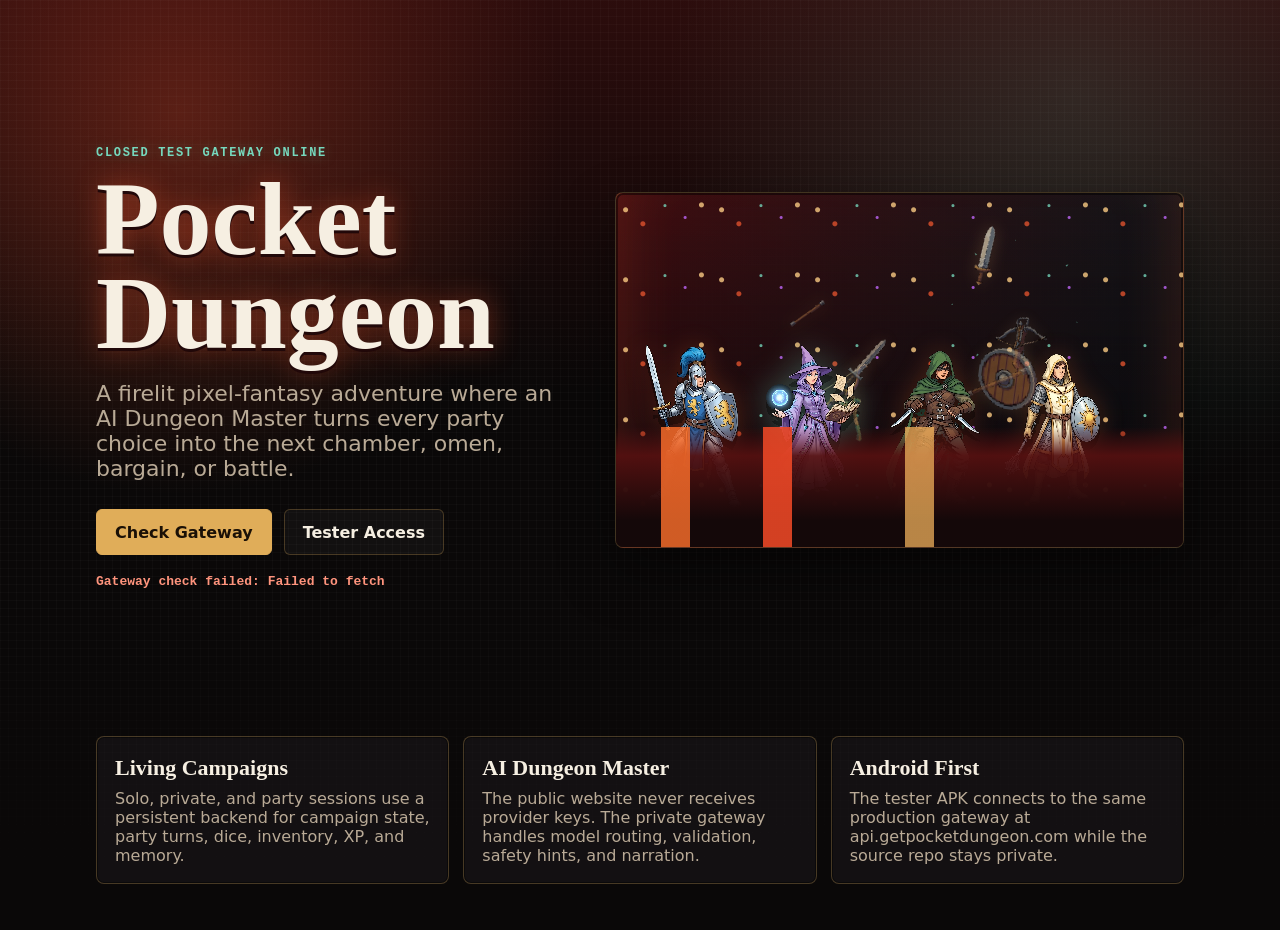
==== index.html @ fd4b96aa "feat: launch public Pocket Dungeon website" ====
<!doctype html>
<html lang="en">
	<head>
		<meta charset="utf-8">
		<meta name="viewport" content="width=device-width, initial-scale=1">
		<meta name="theme-color" content="#0a0808">
		<meta name="description" content="Pocket Dungeon is a firelit pixel-fantasy AI tabletop adventure for small parties.">
		<title>Pocket Dungeon</title>
		<link rel="stylesheet" href="./styles.css">
	</head>
	<body>
		<main class="site-shell">
			<section class="hero" aria-labelledby="title">
				<div class="hero-copy">
					<p class="kicker">Closed test gateway online</p>
					<h1 id="title">Pocket Dungeon</h1>
					<p class="lede">A firelit pixel-fantasy adventure where an AI Dungeon Master turns every party choice into the next chamber, omen, bargain, or battle.</p>
					<div class="actions">
						<a class="primary" href="https://api.getpocketdungeon.com/health">Check Gateway</a>
						<a class="secondary" href="mailto:team@getpocketdungeon.com?subject=Pocket%20Dungeon%20tester%20access">Tester Access</a>
					</div>
					<p class="status" id="gateway-status">Checking the dungeon gate...</p>
				</div>

				<div class="stage" aria-hidden="true">
					<div class="embers"></div>
					<div class="sigil"></div>
					<div class="weapon-field" id="weapon-field"></div>
					<div class="party">
						<img src="./assets/sprites/characters/knight_blue.png" alt="">
						<img src="./assets/sprites/characters/wizard_female.png" alt="">
						<img src="./assets/sprites/characters/rogue_male.png" alt="">
						<img src="./assets/sprites/characters/cleric_male.png" alt="">
					</div>
					<div class="brimstone"></div>
				</div>
			</section>

			<section class="panel-grid" aria-label="Pocket Dungeon features">
				<article>
					<h2>Living Campaigns</h2>
					<p>Solo, private, and party sessions use a persistent backend for campaign state, party turns, dice, inventory, XP, and memory.</p>
				</article>
				<article>
					<h2>AI Dungeon Master</h2>
					<p>The public website never receives provider keys. The private gateway handles model routing, validation, safety hints, and narration.</p>
				</article>
				<article>
					<h2>Android First</h2>
					<p>The tester APK connects to the same production gateway at api.getpocketdungeon.com while the source repo stays private.</p>
				</article>
			</section>
		</main>
		<script src="./site.js" type="module"></script>
	</body>
</html>
---- styles.css ----
:root {
	color-scheme: dark;
	--bg: #0a0808;
	--ink: #f6efe2;
	--muted: #b9aa96;
	--gold: #e0ad59;
	--fire: #e3542f;
	--magma: #8c1f1e;
	--mystic: #76d8bd;
	--panel: rgba(21, 18, 20, 0.9);
	--line: rgba(224, 173, 89, 0.26);
	font-family: ui-rounded, -apple-system, BlinkMacSystemFont, "Segoe UI", system-ui, sans-serif;
}

* { box-sizing: border-box; }

html,
body {
	min-height: 100%;
	margin: 0;
}

body {
	background:
		linear-gradient(180deg, rgba(107, 21, 20, 0.35), transparent 42%),
		radial-gradient(circle at 14% 12%, rgba(227, 84, 47, 0.34), transparent 28%),
		radial-gradient(circle at 84% 10%, rgba(118, 216, 189, 0.18), transparent 30%),
		var(--bg);
	color: var(--ink);
}

body::before {
	content: "";
	position: fixed;
	inset: 0;
	pointer-events: none;
	background-image:
		linear-gradient(rgba(255, 255, 255, 0.025) 1px, transparent 1px),
		linear-gradient(90deg, rgba(255, 255, 255, 0.025) 1px, transparent 1px);
	background-size: 8px 8px;
	mask-image: linear-gradient(to bottom, #000 0 65%, transparent);
}

.site-shell {
	width: min(1180px, 100%);
	margin: 0 auto;
	padding: clamp(18px, 4vw, 46px);
}

.hero {
	min-height: 72vh;
	display: grid;
	grid-template-columns: minmax(0, 1fr);
	gap: clamp(20px, 5vw, 54px);
	align-items: center;
}

.hero-copy {
	position: relative;
	z-index: 2;
}

.kicker {
	margin: 0 0 12px;
	color: var(--mystic);
	font: 800 12px/1.1 ui-monospace, "SF Mono", Menlo, monospace;
	letter-spacing: 0.14em;
	text-transform: uppercase;
	text-shadow: 0 0 14px rgba(118, 216, 189, 0.36);
}

h1 {
	margin: 0;
	font-family: Georgia, "Iowan Old Style", serif;
	font-size: clamp(46px, 11vw, 104px);
	line-height: 0.9;
	letter-spacing: 0;
	text-shadow: 0 3px 0 #210809, 0 0 28px rgba(227, 84, 47, 0.48);
}

.lede {
	max-width: 680px;
	margin: 22px 0 0;
	color: var(--muted);
	font-size: clamp(17px, 2.2vw, 22px);
}

.actions {
	display: flex;
	flex-wrap: wrap;
	gap: 12px;
	margin-top: 28px;
}

.actions a {
	min-height: 46px;
	display: inline-flex;
	align-items: center;
	justify-content: center;
	padding: 12px 18px;
	border: 1px solid var(--line);
	border-radius: 6px;
	color: var(--ink);
	text-decoration: none;
	font-weight: 800;
}

.actions .primary {
	background: var(--gold);
	border-color: var(--gold);
	color: #1a1006;
}

.actions .secondary {
	background: rgba(255, 255, 255, 0.035);
}

.status {
	min-height: 1.5em;
	margin: 18px 0 0;
	color: var(--muted);
	font: 700 13px/1.4 ui-monospace, "SF Mono", Menlo, monospace;
}

.status.ok { color: var(--mystic); }
.status.bad { color: #ff947d; }

.stage {
	position: relative;
	aspect-ratio: 16 / 10;
	overflow: hidden;
	border: 1px solid var(--line);
	border-radius: 8px;
	background:
		linear-gradient(180deg, rgba(21, 6, 9, 0.25), rgba(8, 8, 11, 0.94)),
		linear-gradient(90deg, rgba(91, 18, 21, 0.82), rgba(13, 23, 29, 0.82));
	box-shadow:
		inset 0 0 0 2px rgba(0, 0, 0, 0.48),
		inset 0 -50px 64px rgba(227, 84, 47, 0.24),
		0 24px 56px rgba(0, 0, 0, 0.42);
	image-rendering: pixelated;
}

.embers,
.sigil,
.weapon-field,
.party,
.brimstone {
	position: absolute;
	inset: 0;
}

.embers {
	background:
		radial-gradient(circle at 10% 24%, #ffd087 0 2px, transparent 3px),
		radial-gradient(circle at 28% 44%, #e3542f 0 2px, transparent 3px),
		radial-gradient(circle at 51% 18%, #76d8bd 0 1px, transparent 2px),
		radial-gradient(circle at 72% 35%, #c46aff 0 1px, transparent 2px),
		radial-gradient(circle at 89% 17%, #ffd087 0 2px, transparent 3px);
	background-size: 96px 70px;
	opacity: 0.78;
	animation: embers 4.5s steps(4, end) infinite;
}

.sigil {
	left: 59%;
	top: 13%;
	width: clamp(80px, 16vw, 130px);
	height: clamp(80px, 16vw, 130px);
	border: 2px solid rgba(118, 216, 189, 0.58);
	border-radius: 50%;
	box-shadow: 0 0 0 10px rgba(118, 216, 189, 0.05), 0 0 26px rgba(118, 216, 189, 0.32);
	clip-path: polygon(50% 0, 58% 31%, 91% 19%, 68% 47%, 98% 64%, 62% 63%, 61% 100%, 47% 68%, 19% 91%, 35% 57%, 0 50%, 35% 42%, 18% 10%, 48% 31%);
	animation: sigil 2.8s steps(2, end) infinite;
}

.brimstone {
	top: auto;
	height: 34%;
	background:
		linear-gradient(90deg, transparent 0 8%, rgba(255, 112, 43, 0.8) 8% 13%, transparent 13% 26%, rgba(238, 72, 38, 0.88) 26% 31%, transparent 31% 51%, rgba(247, 182, 93, 0.72) 51% 56%, transparent 56% 100%),
		linear-gradient(180deg, transparent, rgba(84, 16, 16, 0.94) 24%, #140809 78%);
}

.party {
	inset: auto 4% 11% 5%;
	display: flex;
	align-items: flex-end;
	gap: clamp(8px, 3vw, 24px);
	height: 52%;
}

.party img {
	width: clamp(52px, 13vw, 96px);
	height: auto;
	filter: drop-shadow(0 8px 0 rgba(0, 0, 0, 0.34)) drop-shadow(0 0 12px rgba(247, 110, 43, 0.24));
	image-rendering: pixelated;
}

.party img:nth-child(2) {
	transform: translateY(-10px);
	filter: drop-shadow(0 8px 0 rgba(0, 0, 0, 0.34)) drop-shadow(0 0 16px rgba(118, 216, 189, 0.36));
}

.party img:nth-child(3) { transform: translateY(5px); }
.party img:nth-child(4) { transform: translateY(-3px); }

.weapon {
	position: absolute;
	width: var(--size, 34px);
	height: var(--size, 34px);
	left: var(--x, 20%);
	top: var(--y, 20%);
	opacity: var(--alpha, 0.72);
	transform: rotate(var(--rotate, 0deg));
	filter: drop-shadow(0 0 8px rgba(246, 192, 111, 0.3));
	pointer-events: none;
	image-rendering: pixelated;
	animation: glint 2.7s steps(3, end) infinite;
}

.panel-grid {
	display: grid;
	grid-template-columns: 1fr;
	gap: 14px;
	margin-top: clamp(18px, 4vw, 42px);
}

article {
	padding: 18px;
	border: 1px solid var(--line);
	border-radius: 8px;
	background: var(--panel);
	box-shadow: inset 0 0 0 1px rgba(0, 0, 0, 0.42);
}

article h2 {
	margin: 0;
	font-family: Georgia, "Iowan Old Style", serif;
	font-size: 22px;
}

article p {
	margin: 8px 0 0;
	color: var(--muted);
}

@media (min-width: 840px) {
	.hero {
		grid-template-columns: minmax(360px, 0.9fr) minmax(420px, 1.1fr);
	}

	.panel-grid {
		grid-template-columns: repeat(3, 1fr);
	}
}

@keyframes embers {
	50% { transform: translateY(-8px); opacity: 0.55; }
}

@keyframes sigil {
	50% { opacity: 0.55; transform: scale(1.04); }
}

@keyframes glint {
	50% { filter: drop-shadow(0 0 13px rgba(246, 192, 111, 0.48)); }
}
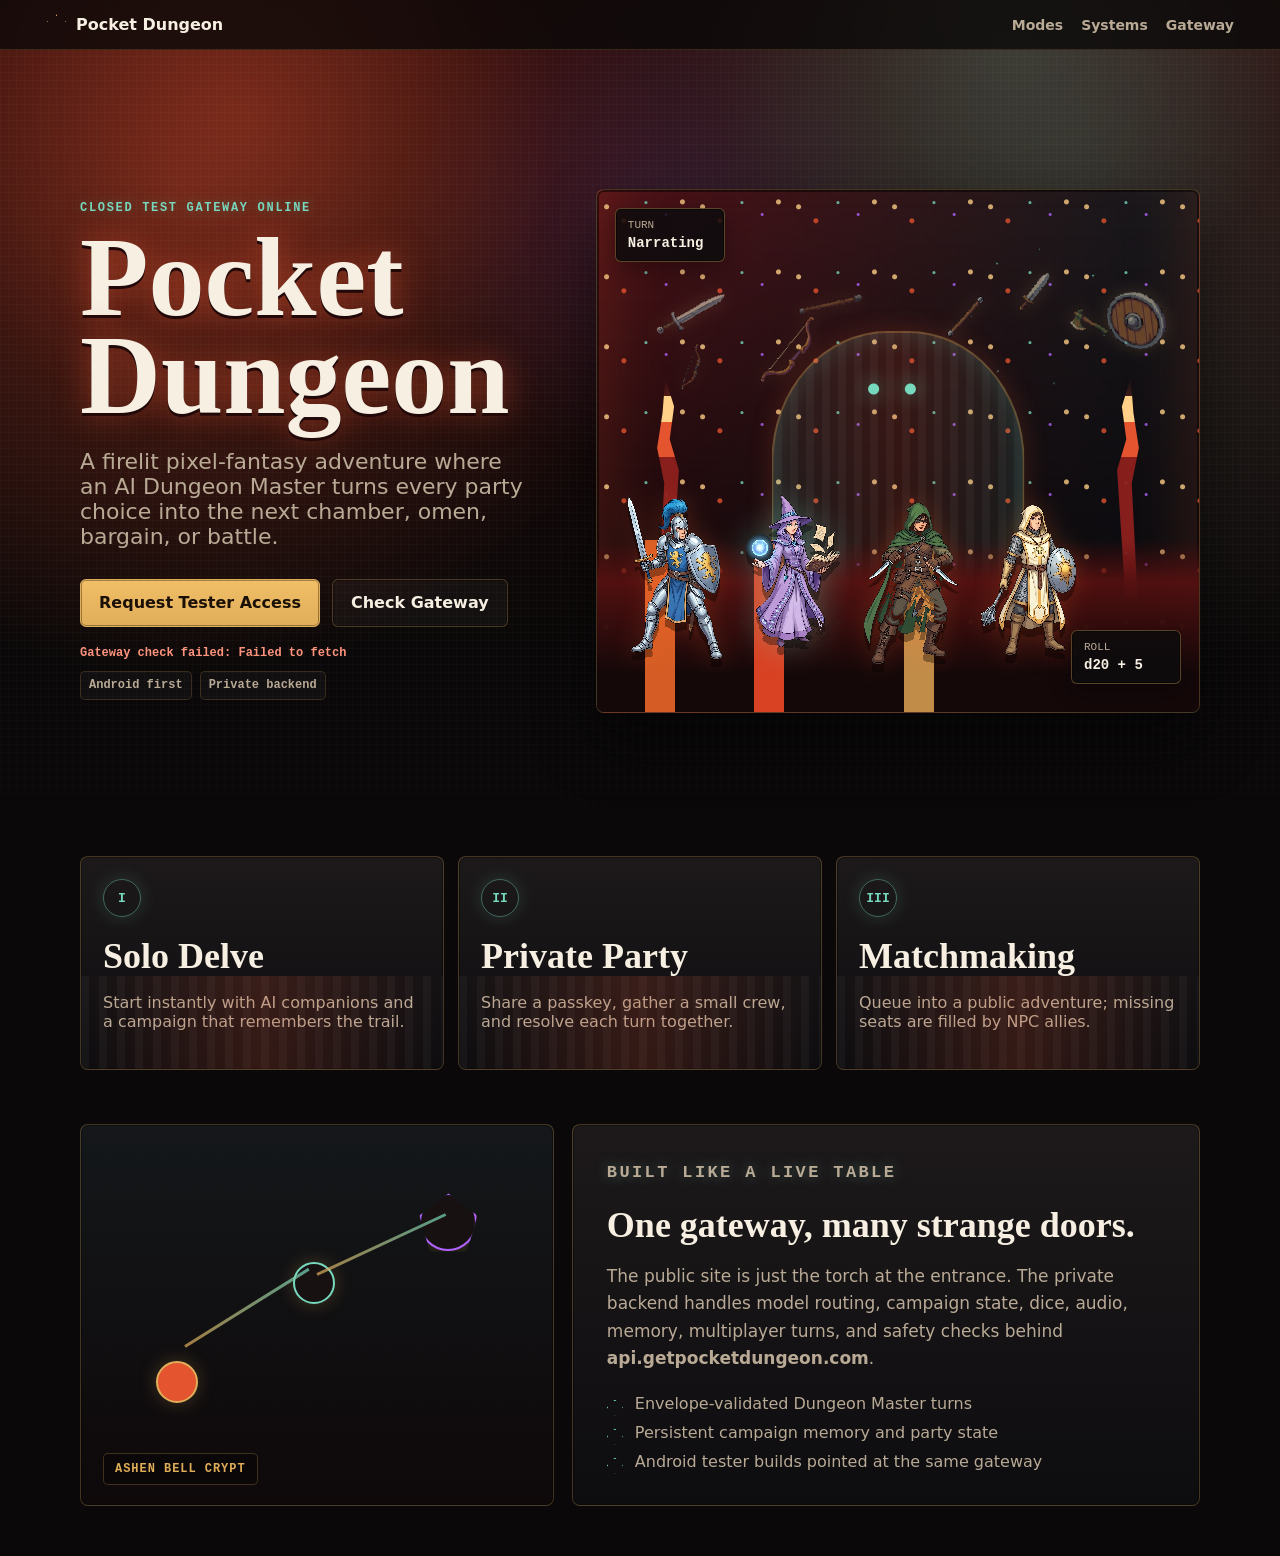
==== commit 573ffefc: "feat: enrich public site visuals" ====
--- a/index.html
+++ b/index.html
@@ -9,22 +9,43 @@
 		<link rel="stylesheet" href="./styles.css">
 	</head>
 	<body>
-		<main class="site-shell">
+		<div class="world-glow" aria-hidden="true"></div>
+		<header class="topbar">
+			<a class="brand-mark" href="#top" aria-label="Pocket Dungeon home">
+				<span class="brand-sigil"></span>
+				<span>Pocket Dungeon</span>
+			</a>
+			<nav aria-label="Primary">
+				<a href="#modes">Modes</a>
+				<a href="#systems">Systems</a>
+				<a href="https://api.getpocketdungeon.com/health">Gateway</a>
+			</nav>
+		</header>
+
+		<main id="top" class="site-shell">
 			<section class="hero" aria-labelledby="title">
 				<div class="hero-copy">
 					<p class="kicker">Closed test gateway online</p>
 					<h1 id="title">Pocket Dungeon</h1>
 					<p class="lede">A firelit pixel-fantasy adventure where an AI Dungeon Master turns every party choice into the next chamber, omen, bargain, or battle.</p>
 					<div class="actions">
-						<a class="primary" href="https://api.getpocketdungeon.com/health">Check Gateway</a>
-						<a class="secondary" href="mailto:team@getpocketdungeon.com?subject=Pocket%20Dungeon%20tester%20access">Tester Access</a>
+						<a class="primary" href="mailto:team@getpocketdungeon.com?subject=Pocket%20Dungeon%20tester%20access">Request Tester Access</a>
+						<a class="secondary" href="https://api.getpocketdungeon.com/health">Check Gateway</a>
 					</div>
-					<p class="status" id="gateway-status">Checking the dungeon gate...</p>
+					<div class="status-strip">
+						<p class="status" id="gateway-status">Checking the dungeon gate...</p>
+						<span>Android first</span>
+						<span>Private backend</span>
+					</div>
 				</div>
 
-				<div class="stage" aria-hidden="true">
-					<div class="embers"></div>
+				<div class="dungeon-board" aria-hidden="true">
+					<div class="board-sky"></div>
+					<div class="fire-column left"></div>
+					<div class="fire-column right"></div>
 					<div class="sigil"></div>
+					<div class="gateway-arch"></div>
+					<div class="monster-eyes"></div>
 					<div class="weapon-field" id="weapon-field"></div>
 					<div class="party">
 						<img src="./assets/sprites/characters/knight_blue.png" alt="">
@@ -32,23 +53,55 @@
 						<img src="./assets/sprites/characters/rogue_male.png" alt="">
 						<img src="./assets/sprites/characters/cleric_male.png" alt="">
 					</div>
+					<div class="hud-card hud-turn">
+						<span>Turn</span>
+						<strong>Narrating</strong>
+					</div>
+					<div class="hud-card hud-roll">
+						<span>Roll</span>
+						<strong>d20 + 5</strong>
+					</div>
 					<div class="brimstone"></div>
 				</div>
 			</section>
 
-			<section class="panel-grid" aria-label="Pocket Dungeon features">
+			<section id="modes" class="mode-strip" aria-label="Pocket Dungeon play modes">
 				<article>
-					<h2>Living Campaigns</h2>
-					<p>Solo, private, and party sessions use a persistent backend for campaign state, party turns, dice, inventory, XP, and memory.</p>
+					<span class="mode-icon">I</span>
+					<h2>Solo Delve</h2>
+					<p>Start instantly with AI companions and a campaign that remembers the trail.</p>
 				</article>
 				<article>
-					<h2>AI Dungeon Master</h2>
-					<p>The public website never receives provider keys. The private gateway handles model routing, validation, safety hints, and narration.</p>
+					<span class="mode-icon">II</span>
+					<h2>Private Party</h2>
+					<p>Share a passkey, gather a small crew, and resolve each turn together.</p>
 				</article>
 				<article>
-					<h2>Android First</h2>
-					<p>The tester APK connects to the same production gateway at api.getpocketdungeon.com while the source repo stays private.</p>
+					<span class="mode-icon">III</span>
+					<h2>Matchmaking</h2>
+					<p>Queue into a public adventure; missing seats are filled by NPC allies.</p>
 				</article>
+			</section>
+
+			<section id="systems" class="systems">
+				<div class="map-panel">
+					<div class="map-node active"></div>
+					<div class="map-node"></div>
+					<div class="map-node boss"></div>
+					<div class="map-route r1"></div>
+					<div class="map-route r2"></div>
+					<div class="map-label">Ashen Bell Crypt</div>
+				</div>
+				<div class="system-copy">
+					<p class="kicker">Built like a live table</p>
+					<h2>One gateway, many strange doors.</h2>
+					<p>The public site is just the torch at the entrance. The private backend handles model routing, campaign state, dice, audio, memory, multiplayer turns, and safety checks behind <strong>api.getpocketdungeon.com</strong>.</p>
+					<ul class="rune-list">
+						<li>Envelope-validated Dungeon Master turns</li>
+						<li>Persistent campaign memory and party state</li>
+						<li>Android tester builds pointed at the same gateway</li>
+					</ul>
+				</div>
 			</section>
 		</main>
 		<script src="./site.js" type="module"></script>
--- a/styles.css
+++ b/styles.css
@@ -7,12 +7,17 @@
 	--fire: #e3542f;
 	--magma: #8c1f1e;
 	--mystic: #76d8bd;
+	--violet: #b263ff;
 	--panel: rgba(21, 18, 20, 0.9);
 	--line: rgba(224, 173, 89, 0.26);
 	font-family: ui-rounded, -apple-system, BlinkMacSystemFont, "Segoe UI", system-ui, sans-serif;
 }
 
 * { box-sizing: border-box; }
+
+html {
+	scroll-behavior: smooth;
+}
 
 html,
 body {
@@ -22,11 +27,12 @@
 
 body {
 	background:
-		linear-gradient(180deg, rgba(107, 21, 20, 0.35), transparent 42%),
+		linear-gradient(180deg, rgba(107, 21, 20, 0.34), transparent 42%),
 		radial-gradient(circle at 14% 12%, rgba(227, 84, 47, 0.34), transparent 28%),
 		radial-gradient(circle at 84% 10%, rgba(118, 216, 189, 0.18), transparent 30%),
 		var(--bg);
 	color: var(--ink);
+	overflow-x: hidden;
 }
 
 body::before {
@@ -38,20 +44,81 @@
 		linear-gradient(rgba(255, 255, 255, 0.025) 1px, transparent 1px),
 		linear-gradient(90deg, rgba(255, 255, 255, 0.025) 1px, transparent 1px);
 	background-size: 8px 8px;
-	mask-image: linear-gradient(to bottom, #000 0 65%, transparent);
+	mask-image: linear-gradient(to bottom, #000 0 72%, transparent);
+	z-index: -1;
+}
+
+.world-glow {
+	position: fixed;
+	inset: -10% -10% auto;
+	height: 72vh;
+	pointer-events: none;
+	background:
+		radial-gradient(circle at 24% 32%, rgba(227, 84, 47, 0.28), transparent 26%),
+		radial-gradient(circle at 74% 20%, rgba(118, 216, 189, 0.16), transparent 24%),
+		radial-gradient(circle at 51% 48%, rgba(178, 99, 255, 0.12), transparent 30%);
+	filter: blur(8px);
+	z-index: -2;
+}
+
+.topbar {
+	position: sticky;
+	top: 0;
+	z-index: 10;
+	display: flex;
+	align-items: center;
+	justify-content: space-between;
+	gap: 18px;
+	padding: 14px clamp(18px, 4vw, 46px);
+	background: rgba(10, 8, 8, 0.78);
+	border-bottom: 1px solid rgba(224, 173, 89, 0.18);
+	backdrop-filter: blur(12px);
+}
+
+.brand-mark {
+	display: inline-flex;
+	align-items: center;
+	gap: 9px;
+	color: var(--ink);
+	text-decoration: none;
+	font-weight: 900;
+}
+
+.brand-sigil {
+	width: 21px;
+	height: 21px;
+	border: 2px solid var(--gold);
+	clip-path: polygon(50% 0, 61% 35%, 97% 35%, 68% 55%, 80% 91%, 50% 69%, 20% 91%, 32% 55%, 3% 35%, 39% 35%);
+	box-shadow: 0 0 14px rgba(224, 173, 89, 0.42);
+}
+
+nav {
+	display: none;
+	gap: 18px;
+}
+
+nav a {
+	color: var(--muted);
+	text-decoration: none;
+	font-size: 14px;
+	font-weight: 800;
+}
+
+nav a:hover {
+	color: var(--ink);
 }
 
 .site-shell {
-	width: min(1180px, 100%);
+	width: min(1220px, 100%);
 	margin: 0 auto;
-	padding: clamp(18px, 4vw, 46px);
+	padding: clamp(20px, 4vw, 50px);
 }
 
 .hero {
-	min-height: 72vh;
+	min-height: 78vh;
 	display: grid;
 	grid-template-columns: minmax(0, 1fr);
-	gap: clamp(20px, 5vw, 54px);
+	gap: clamp(24px, 5vw, 60px);
 	align-items: center;
 }
 
@@ -69,18 +136,22 @@
 	text-shadow: 0 0 14px rgba(118, 216, 189, 0.36);
 }
 
+h1,
+h2 {
+	font-family: Georgia, "Iowan Old Style", serif;
+	letter-spacing: 0;
+}
+
 h1 {
 	margin: 0;
-	font-family: Georgia, "Iowan Old Style", serif;
-	font-size: clamp(46px, 11vw, 104px);
-	line-height: 0.9;
-	letter-spacing: 0;
-	text-shadow: 0 3px 0 #210809, 0 0 28px rgba(227, 84, 47, 0.48);
+	font-size: clamp(50px, 11vw, 112px);
+	line-height: 0.88;
+	text-shadow: 0 3px 0 #210809, 0 0 32px rgba(227, 84, 47, 0.5);
 }
 
 .lede {
-	max-width: 680px;
-	margin: 22px 0 0;
+	max-width: 700px;
+	margin: 24px 0 0;
 	color: var(--muted);
 	font-size: clamp(17px, 2.2vw, 22px);
 }
@@ -89,11 +160,11 @@
 	display: flex;
 	flex-wrap: wrap;
 	gap: 12px;
-	margin-top: 28px;
+	margin-top: 30px;
 }
 
 .actions a {
-	min-height: 46px;
+	min-height: 48px;
 	display: inline-flex;
 	align-items: center;
 	justify-content: center;
@@ -102,11 +173,12 @@
 	border-radius: 6px;
 	color: var(--ink);
 	text-decoration: none;
-	font-weight: 800;
+	font-weight: 900;
+	box-shadow: inset 0 0 0 1px rgba(0, 0, 0, 0.34);
 }
 
 .actions .primary {
-	background: var(--gold);
+	background: linear-gradient(180deg, #f0bf67, var(--gold));
 	border-color: var(--gold);
 	color: #1a1006;
 }
@@ -115,95 +187,162 @@
 	background: rgba(255, 255, 255, 0.035);
 }
 
+.status-strip {
+	display: flex;
+	flex-wrap: wrap;
+	gap: 8px;
+	margin-top: 18px;
+	color: var(--muted);
+	font: 800 12px/1.4 ui-monospace, "SF Mono", Menlo, monospace;
+}
+
 .status {
 	min-height: 1.5em;
-	margin: 18px 0 0;
-	color: var(--muted);
-	font: 700 13px/1.4 ui-monospace, "SF Mono", Menlo, monospace;
+	margin: 0;
+	flex-basis: 100%;
 }
 
 .status.ok { color: var(--mystic); }
 .status.bad { color: #ff947d; }
 
-.stage {
+.status-strip span {
+	padding: 5px 8px;
+	border: 1px solid rgba(224, 173, 89, 0.18);
+	border-radius: 5px;
+	background: rgba(255, 255, 255, 0.03);
+}
+
+.dungeon-board {
 	position: relative;
-	aspect-ratio: 16 / 10;
+	min-height: 430px;
+	aspect-ratio: 15 / 13;
 	overflow: hidden;
 	border: 1px solid var(--line);
 	border-radius: 8px;
 	background:
-		linear-gradient(180deg, rgba(21, 6, 9, 0.25), rgba(8, 8, 11, 0.94)),
+		linear-gradient(180deg, rgba(21, 6, 9, 0.12), rgba(8, 8, 11, 0.96)),
 		linear-gradient(90deg, rgba(91, 18, 21, 0.82), rgba(13, 23, 29, 0.82));
 	box-shadow:
 		inset 0 0 0 2px rgba(0, 0, 0, 0.48),
-		inset 0 -50px 64px rgba(227, 84, 47, 0.24),
-		0 24px 56px rgba(0, 0, 0, 0.42);
+		inset 0 -60px 74px rgba(227, 84, 47, 0.25),
+		0 28px 62px rgba(0, 0, 0, 0.48);
 	image-rendering: pixelated;
 }
 
-.embers,
+.board-sky,
 .sigil,
+.gateway-arch,
+.monster-eyes,
 .weapon-field,
 .party,
-.brimstone {
-	position: absolute;
+.brimstone,
+.fire-column {
+	position: absolute;
+}
+
+.board-sky {
 	inset: 0;
-}
-
-.embers {
 	background:
 		radial-gradient(circle at 10% 24%, #ffd087 0 2px, transparent 3px),
 		radial-gradient(circle at 28% 44%, #e3542f 0 2px, transparent 3px),
 		radial-gradient(circle at 51% 18%, #76d8bd 0 1px, transparent 2px),
-		radial-gradient(circle at 72% 35%, #c46aff 0 1px, transparent 2px),
+		radial-gradient(circle at 72% 35%, #b263ff 0 1px, transparent 2px),
 		radial-gradient(circle at 89% 17%, #ffd087 0 2px, transparent 3px);
 	background-size: 96px 70px;
 	opacity: 0.78;
 	animation: embers 4.5s steps(4, end) infinite;
 }
 
+.gateway-arch {
+	left: 50%;
+	bottom: 19%;
+	width: 42%;
+	height: 54%;
+	transform: translateX(-50%);
+	border: 2px solid rgba(224, 173, 89, 0.32);
+	border-bottom: 0;
+	border-radius: 46% 46% 0 0;
+	background:
+		linear-gradient(90deg, rgba(118, 216, 189, 0.08), rgba(227, 84, 47, 0.13), rgba(118, 216, 189, 0.08)),
+		repeating-linear-gradient(90deg, rgba(255, 255, 255, 0.04) 0 8px, transparent 8px 16px);
+	box-shadow: inset 0 0 28px rgba(118, 216, 189, 0.18), 0 0 26px rgba(227, 84, 47, 0.2);
+}
+
+.fire-column {
+	bottom: 22%;
+	width: 34px;
+	height: 42%;
+	background:
+		linear-gradient(180deg, transparent 0 8%, #ffd087 8% 20%, var(--fire) 20% 36%, rgba(140, 31, 30, 0.9) 36% 100%);
+	clip-path: polygon(42% 0, 68% 13%, 55% 28%, 82% 42%, 58% 100%, 22% 100%, 39% 48%, 18% 32%, 34% 16%);
+	filter: drop-shadow(0 0 14px rgba(227, 84, 47, 0.5));
+	animation: flame 1.2s steps(2, end) infinite;
+}
+
+.fire-column.left { left: 9%; }
+.fire-column.right { right: 9%; transform: scaleX(-1); }
+
 .sigil {
-	left: 59%;
-	top: 13%;
-	width: clamp(80px, 16vw, 130px);
-	height: clamp(80px, 16vw, 130px);
+	left: 62%;
+	top: 11%;
+	width: clamp(88px, 13vw, 138px);
+	height: clamp(88px, 13vw, 138px);
 	border: 2px solid rgba(118, 216, 189, 0.58);
 	border-radius: 50%;
-	box-shadow: 0 0 0 10px rgba(118, 216, 189, 0.05), 0 0 26px rgba(118, 216, 189, 0.32);
+	box-shadow: 0 0 0 10px rgba(118, 216, 189, 0.05), 0 0 28px rgba(118, 216, 189, 0.32);
 	clip-path: polygon(50% 0, 58% 31%, 91% 19%, 68% 47%, 98% 64%, 62% 63%, 61% 100%, 47% 68%, 19% 91%, 35% 57%, 0 50%, 35% 42%, 18% 10%, 48% 31%);
 	animation: sigil 2.8s steps(2, end) infinite;
 }
 
+.monster-eyes {
+	left: 49%;
+	top: 36%;
+	width: 68px;
+	height: 22px;
+	transform: translateX(-50%);
+	background:
+		radial-gradient(circle at 23% 50%, var(--mystic) 0 5px, transparent 6px),
+		radial-gradient(circle at 77% 50%, var(--mystic) 0 5px, transparent 6px);
+	filter: drop-shadow(0 0 10px rgba(118, 216, 189, 0.7));
+	animation: blink 5s steps(1, end) infinite;
+}
+
 .brimstone {
-	top: auto;
-	height: 34%;
-	background:
-		linear-gradient(90deg, transparent 0 8%, rgba(255, 112, 43, 0.8) 8% 13%, transparent 13% 26%, rgba(238, 72, 38, 0.88) 26% 31%, transparent 31% 51%, rgba(247, 182, 93, 0.72) 51% 56%, transparent 56% 100%),
+	inset: auto 0 0;
+	height: 33%;
+	background:
+		linear-gradient(90deg, transparent 0 8%, rgba(255, 112, 43, 0.82) 8% 13%, transparent 13% 26%, rgba(238, 72, 38, 0.9) 26% 31%, transparent 31% 51%, rgba(247, 182, 93, 0.76) 51% 56%, transparent 56% 100%),
 		linear-gradient(180deg, transparent, rgba(84, 16, 16, 0.94) 24%, #140809 78%);
 }
 
 .party {
-	inset: auto 4% 11% 5%;
+	inset: auto 5% 10%;
 	display: flex;
 	align-items: flex-end;
-	gap: clamp(8px, 3vw, 24px);
-	height: 52%;
+	gap: clamp(8px, 2.4vw, 22px);
+	height: 46%;
+	z-index: 3;
 }
 
 .party img {
-	width: clamp(52px, 13vw, 96px);
+	width: clamp(54px, 11vw, 96px);
 	height: auto;
 	filter: drop-shadow(0 8px 0 rgba(0, 0, 0, 0.34)) drop-shadow(0 0 12px rgba(247, 110, 43, 0.24));
 	image-rendering: pixelated;
 }
 
 .party img:nth-child(2) {
-	transform: translateY(-10px);
+	transform: translateY(-12px);
 	filter: drop-shadow(0 8px 0 rgba(0, 0, 0, 0.34)) drop-shadow(0 0 16px rgba(118, 216, 189, 0.36));
 }
 
 .party img:nth-child(3) { transform: translateY(5px); }
-.party img:nth-child(4) { transform: translateY(-3px); }
+.party img:nth-child(4) { transform: translateY(-4px); }
+
+.weapon-field {
+	inset: 0;
+	z-index: 2;
+}
 
 .weapon {
 	position: absolute;
@@ -219,42 +358,236 @@
 	animation: glint 2.7s steps(3, end) infinite;
 }
 
-.panel-grid {
+.hud-card {
+	position: absolute;
+	z-index: 4;
+	min-width: 110px;
+	padding: 10px 12px;
+	border: 1px solid rgba(224, 173, 89, 0.34);
+	border-radius: 6px;
+	background: rgba(13, 12, 14, 0.84);
+	box-shadow: inset 0 0 0 1px rgba(0, 0, 0, 0.45), 0 8px 22px rgba(0, 0, 0, 0.28);
+	font-family: ui-monospace, "SF Mono", Menlo, monospace;
+}
+
+.hud-card span {
+	display: block;
+	color: var(--muted);
+	font-size: 11px;
+	text-transform: uppercase;
+}
+
+.hud-card strong {
+	display: block;
+	margin-top: 4px;
+	color: var(--ink);
+	font-size: 14px;
+}
+
+.hud-turn {
+	left: 18px;
+	top: 18px;
+}
+
+.hud-roll {
+	right: 18px;
+	bottom: 28px;
+}
+
+.mode-strip {
 	display: grid;
 	grid-template-columns: 1fr;
 	gap: 14px;
-	margin-top: clamp(18px, 4vw, 42px);
-}
-
-article {
-	padding: 18px;
+	margin-top: clamp(24px, 5vw, 54px);
+}
+
+.mode-strip article,
+.system-copy,
+.map-panel {
 	border: 1px solid var(--line);
 	border-radius: 8px;
-	background: var(--panel);
+	background: linear-gradient(180deg, rgba(31, 27, 28, 0.94), rgba(14, 13, 16, 0.94));
 	box-shadow: inset 0 0 0 1px rgba(0, 0, 0, 0.42);
 }
 
-article h2 {
-	margin: 0;
-	font-family: Georgia, "Iowan Old Style", serif;
-	font-size: 22px;
-}
-
-article p {
-	margin: 8px 0 0;
+.mode-strip article {
+	position: relative;
+	min-height: 190px;
+	padding: 22px;
+	overflow: hidden;
+}
+
+.mode-strip article::after {
+	content: "";
+	position: absolute;
+	inset: auto 0 0;
+	height: 44%;
+	background:
+		linear-gradient(90deg, transparent, rgba(227, 84, 47, 0.18), transparent),
+		repeating-linear-gradient(90deg, rgba(255, 255, 255, 0.035) 0 8px, transparent 8px 18px);
+}
+
+.mode-icon {
+	display: inline-grid;
+	place-items: center;
+	width: 38px;
+	height: 38px;
+	border: 1px solid rgba(118, 216, 189, 0.42);
+	border-radius: 50%;
+	color: var(--mystic);
+	font: 900 13px/1 ui-monospace, "SF Mono", Menlo, monospace;
+	box-shadow: 0 0 18px rgba(118, 216, 189, 0.18);
+}
+
+.mode-strip h2,
+.system-copy h2 {
+	margin: 18px 0 0;
+	font-size: clamp(24px, 4vw, 36px);
+}
+
+.mode-strip p,
+.system-copy p,
+.rune-list {
 	color: var(--muted);
 }
 
-@media (min-width: 840px) {
-	.hero {
-		grid-template-columns: minmax(360px, 0.9fr) minmax(420px, 1.1fr);
-	}
-
-	.panel-grid {
+.systems {
+	display: grid;
+	grid-template-columns: 1fr;
+	gap: 18px;
+	align-items: stretch;
+	margin-top: clamp(24px, 5vw, 54px);
+}
+
+.map-panel {
+	position: relative;
+	min-height: 360px;
+	overflow: hidden;
+	background:
+		linear-gradient(180deg, rgba(22, 26, 29, 0.9), rgba(15, 9, 10, 0.94)),
+		repeating-linear-gradient(0deg, transparent 0 27px, rgba(224, 173, 89, 0.04) 27px 28px),
+		repeating-linear-gradient(90deg, transparent 0 27px, rgba(224, 173, 89, 0.04) 27px 28px);
+}
+
+.map-node {
+	position: absolute;
+	width: 42px;
+	height: 42px;
+	border: 2px solid var(--gold);
+	border-radius: 50%;
+	background: #171112;
+	box-shadow: 0 0 18px rgba(224, 173, 89, 0.25);
+}
+
+.map-node.active {
+	left: 16%;
+	top: 62%;
+	background: var(--fire);
+}
+
+.map-node:nth-child(2) {
+	left: 45%;
+	top: 36%;
+	border-color: var(--mystic);
+}
+
+.map-node.boss {
+	right: 16%;
+	top: 18%;
+	width: 58px;
+	height: 58px;
+	border-color: var(--violet);
+	clip-path: polygon(50% 0, 100% 38%, 82% 100%, 18% 100%, 0 38%);
+}
+
+.map-route {
+	position: absolute;
+	height: 3px;
+	background: linear-gradient(90deg, var(--gold), var(--mystic));
+	transform-origin: left center;
+	opacity: 0.7;
+}
+
+.map-route.r1 {
+	left: 22%;
+	top: 58%;
+	width: 31%;
+	transform: rotate(-32deg);
+}
+
+.map-route.r2 {
+	left: 50%;
+	top: 39%;
+	width: 30%;
+	transform: rotate(-25deg);
+}
+
+.map-label {
+	position: absolute;
+	left: 22px;
+	bottom: 20px;
+	padding: 9px 11px;
+	border: 1px solid rgba(224, 173, 89, 0.25);
+	border-radius: 5px;
+	background: rgba(10, 8, 8, 0.72);
+	color: var(--gold);
+	font: 900 12px/1 ui-monospace, "SF Mono", Menlo, monospace;
+	text-transform: uppercase;
+	letter-spacing: 0.08em;
+}
+
+.system-copy {
+	padding: clamp(22px, 4vw, 34px);
+}
+
+.system-copy p {
+	font-size: 17px;
+	line-height: 1.6;
+}
+
+.rune-list {
+	display: grid;
+	gap: 10px;
+	margin: 22px 0 0;
+	padding: 0;
+	list-style: none;
+}
+
+.rune-list li {
+	position: relative;
+	padding-left: 28px;
+}
+
+.rune-list li::before {
+	content: "";
+	position: absolute;
+	left: 0;
+	top: 0.35em;
+	width: 14px;
+	height: 14px;
+	border: 1px solid var(--mystic);
+	clip-path: polygon(50% 0, 100% 50%, 50% 100%, 0 50%);
+	box-shadow: 0 0 12px rgba(118, 216, 189, 0.3);
+}
+
+@media (min-width: 720px) {
+	nav { display: flex; }
+
+	.mode-strip {
 		grid-template-columns: repeat(3, 1fr);
 	}
 }
 
+@media (min-width: 920px) {
+	.hero {
+		grid-template-columns: minmax(380px, 0.86fr) minmax(480px, 1.14fr);
+	}
+
+	.systems {
+		grid-template-columns: minmax(320px, 0.86fr) minmax(420px, 1.14fr);
+	}
+}
+
 @keyframes embers {
 	50% { transform: translateY(-8px); opacity: 0.55; }
 }
@@ -266,3 +599,12 @@
 @keyframes glint {
 	50% { filter: drop-shadow(0 0 13px rgba(246, 192, 111, 0.48)); }
 }
+
+@keyframes flame {
+	50% { clip-path: polygon(47% 0, 72% 18%, 56% 30%, 85% 45%, 58% 100%, 22% 100%, 42% 50%, 15% 34%, 31% 17%); }
+}
+
+@keyframes blink {
+	0%, 88%, 100% { opacity: 1; }
+	90%, 94% { opacity: 0; }
+}
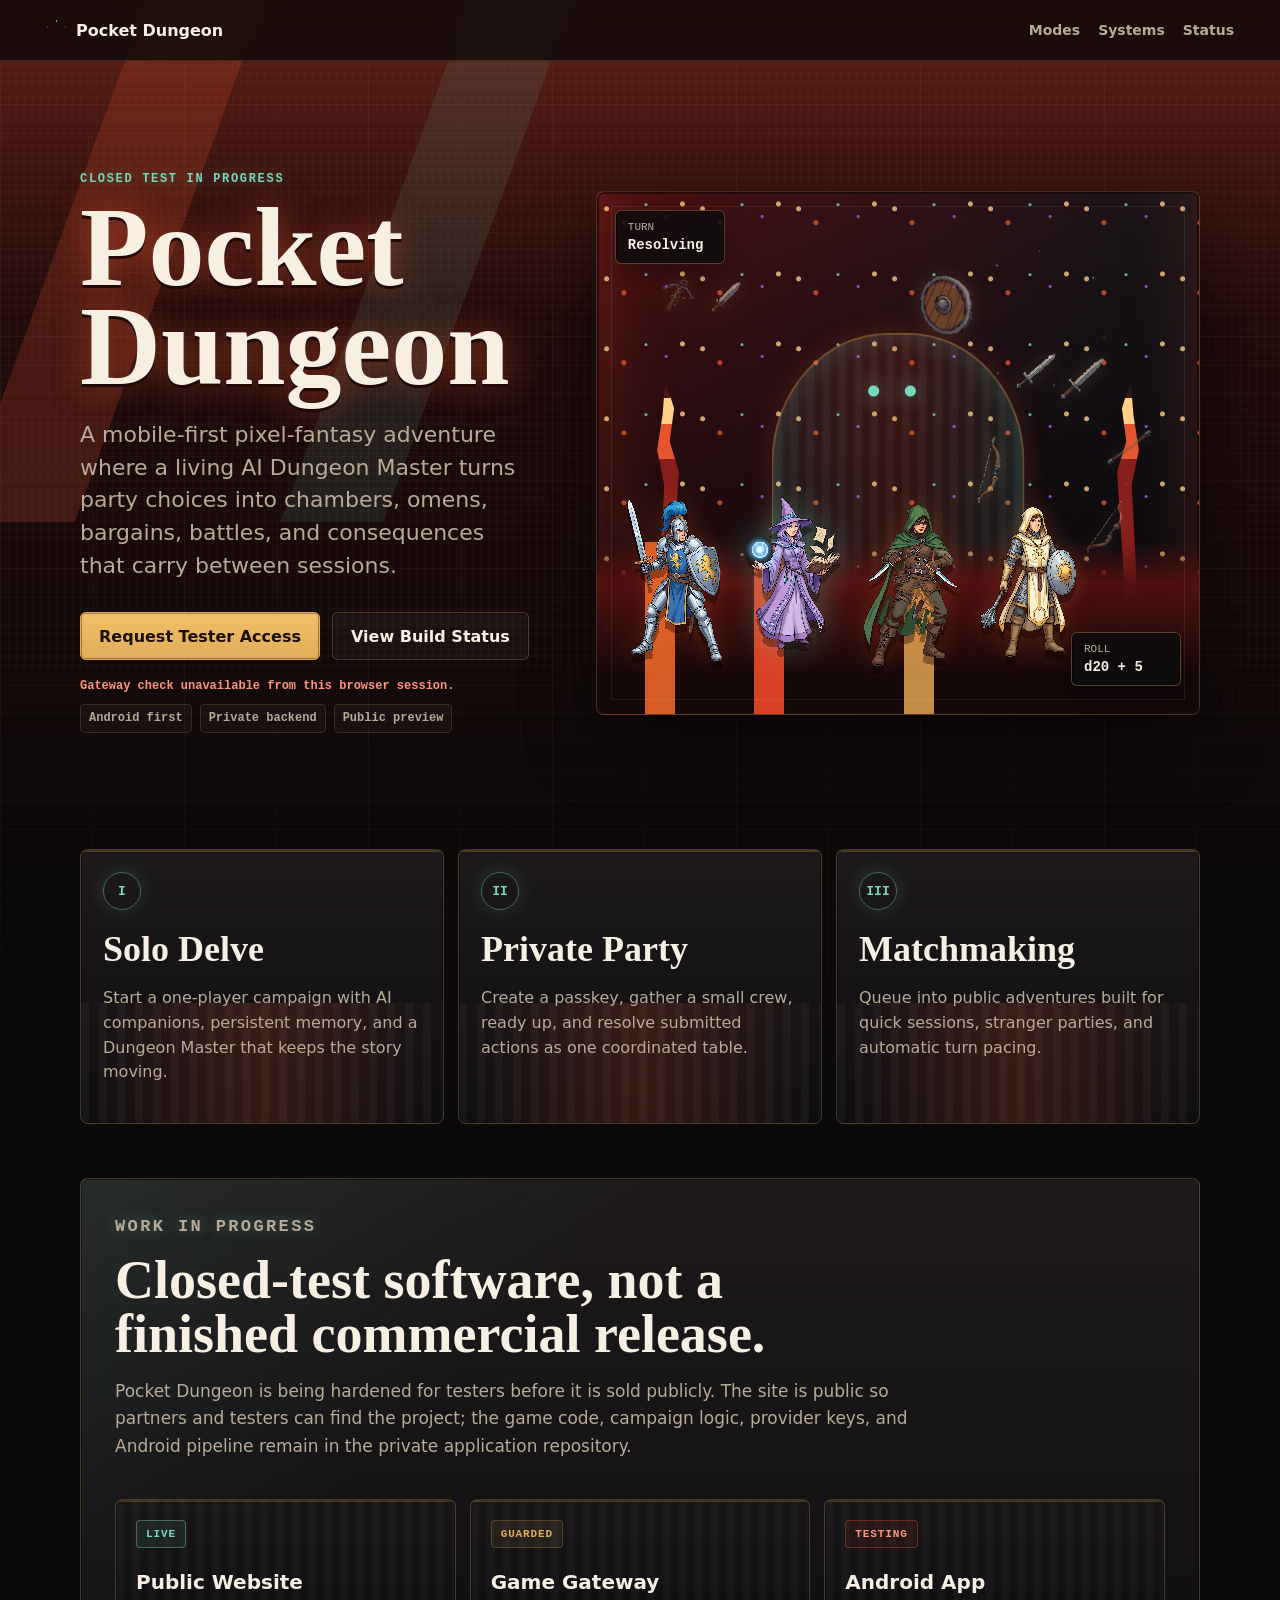
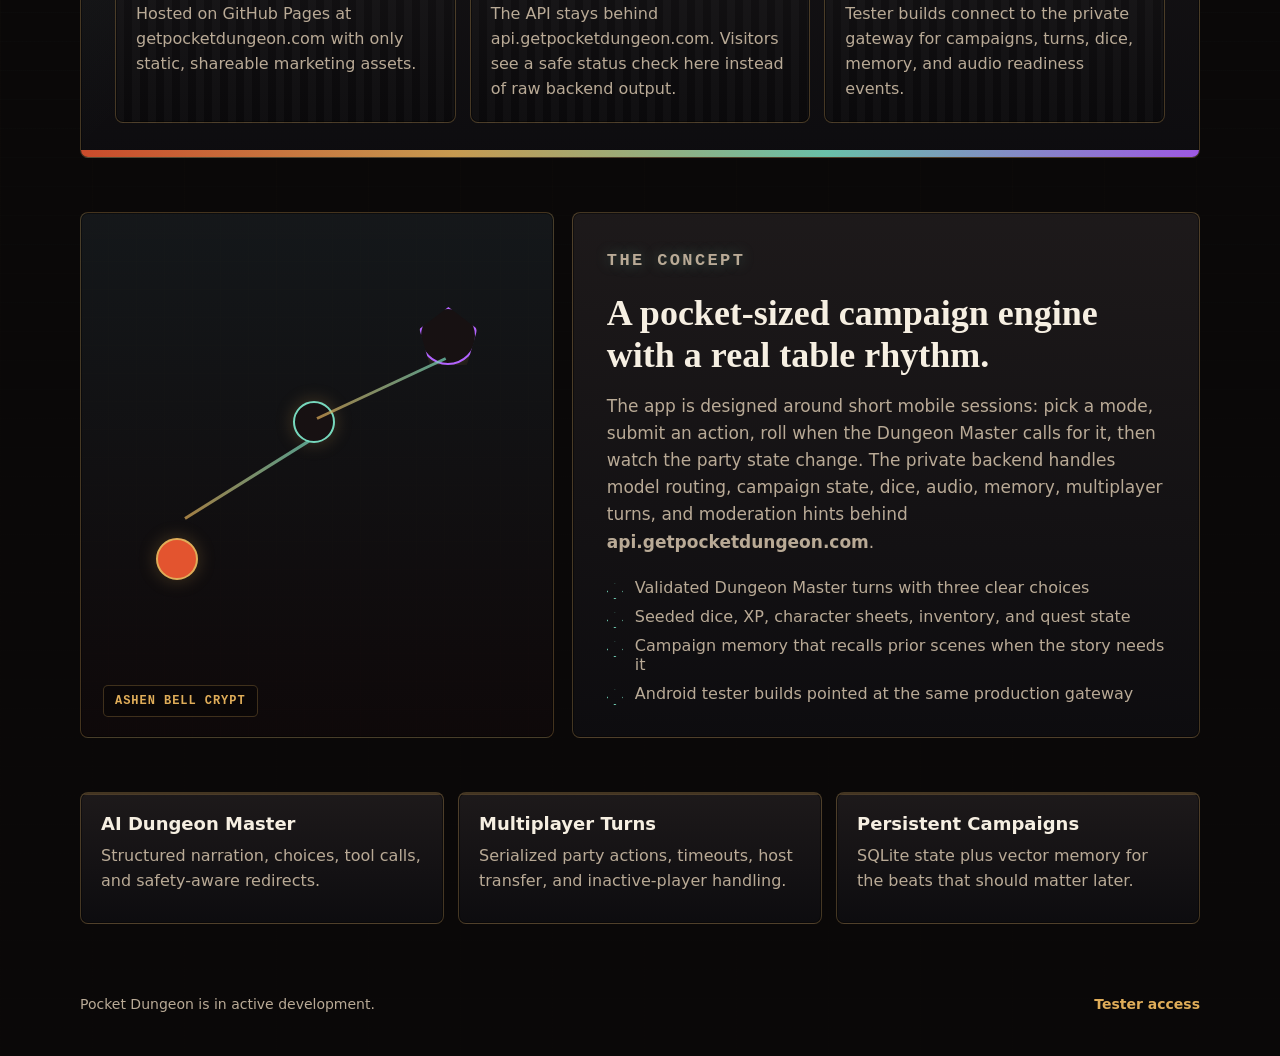
==== commit 1e3c82f4: "feat: add public work-in-progress status" ====
--- a/index.html
+++ b/index.html
@@ -4,7 +4,9 @@
 		<meta charset="utf-8">
 		<meta name="viewport" content="width=device-width, initial-scale=1">
 		<meta name="theme-color" content="#0a0808">
-		<meta name="description" content="Pocket Dungeon is a firelit pixel-fantasy AI tabletop adventure for small parties.">
+		<meta name="referrer" content="strict-origin-when-cross-origin">
+		<meta http-equiv="Content-Security-Policy" content="default-src 'self'; connect-src 'self' https://api.getpocketdungeon.com; img-src 'self'; script-src 'self'; style-src 'self' 'unsafe-inline'; base-uri 'self'; object-src 'none';">
+		<meta name="description" content="Pocket Dungeon is a closed-test pixel-fantasy adventure app with an AI Dungeon Master, multiplayer turns, dice, memory, and Android tester builds.">
 		<title>Pocket Dungeon</title>
 		<link rel="stylesheet" href="./styles.css">
 	</head>
@@ -18,24 +20,25 @@
 			<nav aria-label="Primary">
 				<a href="#modes">Modes</a>
 				<a href="#systems">Systems</a>
-				<a href="https://api.getpocketdungeon.com/health">Gateway</a>
+				<a href="#status">Status</a>
 			</nav>
 		</header>
 
 		<main id="top" class="site-shell">
 			<section class="hero" aria-labelledby="title">
 				<div class="hero-copy">
-					<p class="kicker">Closed test gateway online</p>
+					<p class="kicker">Closed test in progress</p>
 					<h1 id="title">Pocket Dungeon</h1>
-					<p class="lede">A firelit pixel-fantasy adventure where an AI Dungeon Master turns every party choice into the next chamber, omen, bargain, or battle.</p>
+					<p class="lede">A mobile-first pixel-fantasy adventure where a living AI Dungeon Master turns party choices into chambers, omens, bargains, battles, and consequences that carry between sessions.</p>
 					<div class="actions">
 						<a class="primary" href="mailto:team@getpocketdungeon.com?subject=Pocket%20Dungeon%20tester%20access">Request Tester Access</a>
-						<a class="secondary" href="https://api.getpocketdungeon.com/health">Check Gateway</a>
+						<a class="secondary" href="#status">View Build Status</a>
 					</div>
 					<div class="status-strip">
-						<p class="status" id="gateway-status">Checking the dungeon gate...</p>
+						<p class="status" id="gateway-status" aria-live="polite">Checking the closed-test gateway...</p>
 						<span>Android first</span>
 						<span>Private backend</span>
+						<span>Public preview</span>
 					</div>
 				</div>
 
@@ -55,7 +58,7 @@
 					</div>
 					<div class="hud-card hud-turn">
 						<span>Turn</span>
-						<strong>Narrating</strong>
+						<strong>Resolving</strong>
 					</div>
 					<div class="hud-card hud-roll">
 						<span>Roll</span>
@@ -69,18 +72,43 @@
 				<article>
 					<span class="mode-icon">I</span>
 					<h2>Solo Delve</h2>
-					<p>Start instantly with AI companions and a campaign that remembers the trail.</p>
+					<p>Start a one-player campaign with AI companions, persistent memory, and a Dungeon Master that keeps the story moving.</p>
 				</article>
 				<article>
 					<span class="mode-icon">II</span>
 					<h2>Private Party</h2>
-					<p>Share a passkey, gather a small crew, and resolve each turn together.</p>
+					<p>Create a passkey, gather a small crew, ready up, and resolve submitted actions as one coordinated table.</p>
 				</article>
 				<article>
 					<span class="mode-icon">III</span>
 					<h2>Matchmaking</h2>
-					<p>Queue into a public adventure; missing seats are filled by NPC allies.</p>
+					<p>Queue into public adventures built for quick sessions, stranger parties, and automatic turn pacing.</p>
 				</article>
+			</section>
+
+			<section id="status" class="build-status" aria-labelledby="status-title">
+				<div class="status-copy">
+					<p class="kicker">Work in progress</p>
+					<h2 id="status-title">Closed-test software, not a finished commercial release.</h2>
+					<p>Pocket Dungeon is being hardened for testers before it is sold publicly. The site is public so partners and testers can find the project; the game code, campaign logic, provider keys, and Android pipeline remain in the private application repository.</p>
+				</div>
+				<div class="status-grid">
+					<article>
+						<span class="status-token live">Live</span>
+						<h3>Public Website</h3>
+						<p>Hosted on GitHub Pages at getpocketdungeon.com with only static, shareable marketing assets.</p>
+					</article>
+					<article>
+						<span class="status-token guarded">Guarded</span>
+						<h3>Game Gateway</h3>
+						<p>The API stays behind api.getpocketdungeon.com. Visitors see a safe status check here instead of raw backend output.</p>
+					</article>
+					<article>
+						<span class="status-token testing">Testing</span>
+						<h3>Android App</h3>
+						<p>Tester builds connect to the private gateway for campaigns, turns, dice, memory, and audio readiness events.</p>
+					</article>
+				</div>
 			</section>
 
 			<section id="systems" class="systems">
@@ -93,17 +121,37 @@
 					<div class="map-label">Ashen Bell Crypt</div>
 				</div>
 				<div class="system-copy">
-					<p class="kicker">Built like a live table</p>
-					<h2>One gateway, many strange doors.</h2>
-					<p>The public site is just the torch at the entrance. The private backend handles model routing, campaign state, dice, audio, memory, multiplayer turns, and safety checks behind <strong>api.getpocketdungeon.com</strong>.</p>
+					<p class="kicker">The concept</p>
+					<h2>A pocket-sized campaign engine with a real table rhythm.</h2>
+					<p>The app is designed around short mobile sessions: pick a mode, submit an action, roll when the Dungeon Master calls for it, then watch the party state change. The private backend handles model routing, campaign state, dice, audio, memory, multiplayer turns, and moderation hints behind <strong>api.getpocketdungeon.com</strong>.</p>
 					<ul class="rune-list">
-						<li>Envelope-validated Dungeon Master turns</li>
-						<li>Persistent campaign memory and party state</li>
-						<li>Android tester builds pointed at the same gateway</li>
+						<li>Validated Dungeon Master turns with three clear choices</li>
+						<li>Seeded dice, XP, character sheets, inventory, and quest state</li>
+						<li>Campaign memory that recalls prior scenes when the story needs it</li>
+						<li>Android tester builds pointed at the same production gateway</li>
 					</ul>
 				</div>
 			</section>
+
+			<section class="concept-strip" aria-label="Pocket Dungeon product pillars">
+				<article>
+					<strong>AI Dungeon Master</strong>
+					<span>Structured narration, choices, tool calls, and safety-aware redirects.</span>
+				</article>
+				<article>
+					<strong>Multiplayer Turns</strong>
+					<span>Serialized party actions, timeouts, host transfer, and inactive-player handling.</span>
+				</article>
+				<article>
+					<strong>Persistent Campaigns</strong>
+					<span>SQLite state plus vector memory for the beats that should matter later.</span>
+				</article>
+			</section>
 		</main>
+		<footer class="site-footer">
+			<span>Pocket Dungeon is in active development.</span>
+			<a href="mailto:team@getpocketdungeon.com?subject=Pocket%20Dungeon%20tester%20access">Tester access</a>
+		</footer>
 		<script src="./site.js" type="module"></script>
 	</body>
 </html>
--- a/styles.css
+++ b/styles.css
@@ -10,6 +10,8 @@
 	--violet: #b263ff;
 	--panel: rgba(21, 18, 20, 0.9);
 	--line: rgba(224, 173, 89, 0.26);
+	--line-strong: rgba(224, 173, 89, 0.44);
+	--shadow: 0 28px 70px rgba(0, 0, 0, 0.46);
 	font-family: ui-rounded, -apple-system, BlinkMacSystemFont, "Segoe UI", system-ui, sans-serif;
 }
 
@@ -27,12 +29,17 @@
 
 body {
 	background:
-		linear-gradient(180deg, rgba(107, 21, 20, 0.34), transparent 42%),
-		radial-gradient(circle at 14% 12%, rgba(227, 84, 47, 0.34), transparent 28%),
-		radial-gradient(circle at 84% 10%, rgba(118, 216, 189, 0.18), transparent 30%),
+		linear-gradient(180deg, rgba(107, 21, 20, 0.38) 0, rgba(10, 8, 8, 0.2) 34%, rgba(10, 8, 8, 0.94) 78%),
+		repeating-linear-gradient(90deg, rgba(224, 173, 89, 0.04) 0 1px, transparent 1px 92px),
+		repeating-linear-gradient(0deg, transparent 0 28px, rgba(118, 216, 189, 0.035) 28px 29px),
 		var(--bg);
 	color: var(--ink);
 	overflow-x: hidden;
+}
+
+::selection {
+	background: rgba(227, 84, 47, 0.42);
+	color: var(--ink);
 }
 
 body::before {
@@ -50,14 +57,12 @@
 
 .world-glow {
 	position: fixed;
-	inset: -10% -10% auto;
-	height: 72vh;
+	inset: 0 0 auto;
+	height: 58vh;
 	pointer-events: none;
 	background:
-		radial-gradient(circle at 24% 32%, rgba(227, 84, 47, 0.28), transparent 26%),
-		radial-gradient(circle at 74% 20%, rgba(118, 216, 189, 0.16), transparent 24%),
-		radial-gradient(circle at 51% 48%, rgba(178, 99, 255, 0.12), transparent 30%);
-	filter: blur(8px);
+		linear-gradient(110deg, transparent 0 10%, rgba(227, 84, 47, 0.2) 10% 18%, transparent 18% 32%, rgba(118, 216, 189, 0.1) 32% 39%, transparent 39% 100%),
+		linear-gradient(180deg, rgba(227, 84, 47, 0.26), transparent 62%);
 	z-index: -2;
 }
 
@@ -102,10 +107,17 @@
 	text-decoration: none;
 	font-size: 14px;
 	font-weight: 800;
+	padding: 8px 0;
 }
 
 nav a:hover {
 	color: var(--ink);
+}
+
+a:focus-visible,
+button:focus-visible {
+	outline: 2px solid var(--mystic);
+	outline-offset: 4px;
 }
 
 .site-shell {
@@ -115,7 +127,7 @@
 }
 
 .hero {
-	min-height: 78vh;
+	min-height: 76vh;
 	display: grid;
 	grid-template-columns: minmax(0, 1fr);
 	gap: clamp(24px, 5vw, 60px);
@@ -125,6 +137,7 @@
 .hero-copy {
 	position: relative;
 	z-index: 2;
+	max-width: 760px;
 }
 
 .kicker {
@@ -154,6 +167,7 @@
 	margin: 24px 0 0;
 	color: var(--muted);
 	font-size: clamp(17px, 2.2vw, 22px);
+	line-height: 1.48;
 }
 
 .actions {
@@ -175,6 +189,12 @@
 	text-decoration: none;
 	font-weight: 900;
 	box-shadow: inset 0 0 0 1px rgba(0, 0, 0, 0.34);
+	transition: transform 160ms ease, border-color 160ms ease, background 160ms ease;
+}
+
+.actions a:hover {
+	transform: translateY(-1px);
+	border-color: var(--line-strong);
 }
 
 .actions .primary {
@@ -200,6 +220,7 @@
 	min-height: 1.5em;
 	margin: 0;
 	flex-basis: 100%;
+	color: var(--gold);
 }
 
 .status.ok { color: var(--mystic); }
@@ -225,8 +246,17 @@
 	box-shadow:
 		inset 0 0 0 2px rgba(0, 0, 0, 0.48),
 		inset 0 -60px 74px rgba(227, 84, 47, 0.25),
-		0 28px 62px rgba(0, 0, 0, 0.48);
+		var(--shadow);
 	image-rendering: pixelated;
+}
+
+.dungeon-board::before {
+	content: "";
+	position: absolute;
+	inset: 14px;
+	border: 1px solid rgba(246, 239, 226, 0.08);
+	pointer-events: none;
+	z-index: 5;
 }
 
 .board-sky,
@@ -402,6 +432,9 @@
 }
 
 .mode-strip article,
+.build-status,
+.status-grid article,
+.concept-strip article,
 .system-copy,
 .map-panel {
 	border: 1px solid var(--line);
@@ -415,6 +448,16 @@
 	min-height: 190px;
 	padding: 22px;
 	overflow: hidden;
+}
+
+.mode-strip article::before,
+.status-grid article::before,
+.concept-strip article::before {
+	content: "";
+	position: absolute;
+	inset: 0;
+	border-top: 2px solid rgba(224, 173, 89, 0.24);
+	pointer-events: none;
 }
 
 .mode-strip article::after {
@@ -447,8 +490,114 @@
 
 .mode-strip p,
 .system-copy p,
+.status-copy p,
+.status-grid p,
+.concept-strip span,
 .rune-list {
 	color: var(--muted);
+}
+
+.mode-strip p {
+	position: relative;
+	z-index: 1;
+	line-height: 1.55;
+}
+
+.build-status {
+	position: relative;
+	display: grid;
+	grid-template-columns: 1fr;
+	gap: 22px;
+	margin-top: clamp(24px, 5vw, 54px);
+	padding: clamp(22px, 4vw, 34px);
+	overflow: hidden;
+	background:
+		linear-gradient(135deg, rgba(118, 216, 189, 0.09), transparent 34%),
+		linear-gradient(180deg, rgba(31, 27, 28, 0.96), rgba(14, 13, 16, 0.96));
+}
+
+.build-status::after {
+	content: "";
+	position: absolute;
+	inset: auto 0 0;
+	height: 7px;
+	background: linear-gradient(90deg, var(--fire), var(--gold), var(--mystic), var(--violet));
+	opacity: 0.88;
+}
+
+.status-copy {
+	position: relative;
+	z-index: 1;
+}
+
+.status-copy h2 {
+	max-width: 760px;
+	margin: 0;
+	font-size: clamp(30px, 5vw, 54px);
+	line-height: 1;
+}
+
+.status-copy p {
+	max-width: 820px;
+	font-size: 17px;
+	line-height: 1.62;
+}
+
+.status-grid {
+	position: relative;
+	z-index: 1;
+	display: grid;
+	grid-template-columns: 1fr;
+	gap: 14px;
+}
+
+.status-grid article {
+	position: relative;
+	min-height: 170px;
+	padding: 20px;
+	overflow: hidden;
+	background:
+		repeating-linear-gradient(90deg, rgba(255, 255, 255, 0.025) 0 8px, transparent 8px 16px),
+		linear-gradient(180deg, rgba(24, 22, 24, 0.9), rgba(10, 9, 11, 0.92));
+}
+
+.status-grid h3 {
+	margin: 22px 0 8px;
+	font-size: 20px;
+}
+
+.status-grid p {
+	margin: 0;
+	line-height: 1.55;
+}
+
+.status-token {
+	display: inline-flex;
+	align-items: center;
+	min-height: 28px;
+	padding: 6px 9px;
+	border: 1px solid rgba(224, 173, 89, 0.24);
+	border-radius: 4px;
+	font: 900 11px/1 ui-monospace, "SF Mono", Menlo, monospace;
+	letter-spacing: 0.08em;
+	text-transform: uppercase;
+}
+
+.status-token.live {
+	color: var(--mystic);
+	border-color: rgba(118, 216, 189, 0.38);
+	background: rgba(118, 216, 189, 0.08);
+}
+
+.status-token.guarded {
+	color: var(--gold);
+	background: rgba(224, 173, 89, 0.08);
+}
+
+.status-token.testing {
+	color: #ff947d;
+	border-color: rgba(227, 84, 47, 0.36);
+	background: rgba(227, 84, 47, 0.08);
 }
 
 .systems {
@@ -570,10 +719,63 @@
 	box-shadow: 0 0 12px rgba(118, 216, 189, 0.3);
 }
 
+.concept-strip {
+	display: grid;
+	grid-template-columns: 1fr;
+	gap: 14px;
+	margin-top: clamp(24px, 5vw, 54px);
+}
+
+.concept-strip article {
+	position: relative;
+	min-height: 132px;
+	padding: 20px;
+	overflow: hidden;
+}
+
+.concept-strip strong {
+	display: block;
+	font-size: 18px;
+}
+
+.concept-strip span {
+	display: block;
+	margin-top: 10px;
+	line-height: 1.55;
+}
+
+.site-footer {
+	width: min(1220px, 100%);
+	margin: 0 auto;
+	padding: 22px clamp(20px, 4vw, 50px) 44px;
+	display: flex;
+	flex-wrap: wrap;
+	gap: 12px 18px;
+	align-items: center;
+	justify-content: space-between;
+	color: var(--muted);
+	font-size: 14px;
+}
+
+.site-footer a {
+	color: var(--gold);
+	font-weight: 900;
+	text-decoration: none;
+}
+
+.site-footer a:hover {
+	color: var(--ink);
+}
+
 @media (min-width: 720px) {
 	nav { display: flex; }
 
 	.mode-strip {
+		grid-template-columns: repeat(3, 1fr);
+	}
+
+	.status-grid,
+	.concept-strip {
 		grid-template-columns: repeat(3, 1fr);
 	}
 }
@@ -588,6 +790,28 @@
 	}
 }
 
+@media (max-width: 520px) {
+	.site-shell {
+		padding: 18px;
+	}
+
+	.actions {
+		display: grid;
+	}
+
+	.actions a {
+		width: 100%;
+	}
+
+	.dungeon-board {
+		min-height: 360px;
+	}
+
+	.hud-card {
+		min-width: 96px;
+	}
+}
+
 @keyframes embers {
 	50% { transform: translateY(-8px); opacity: 0.55; }
 }
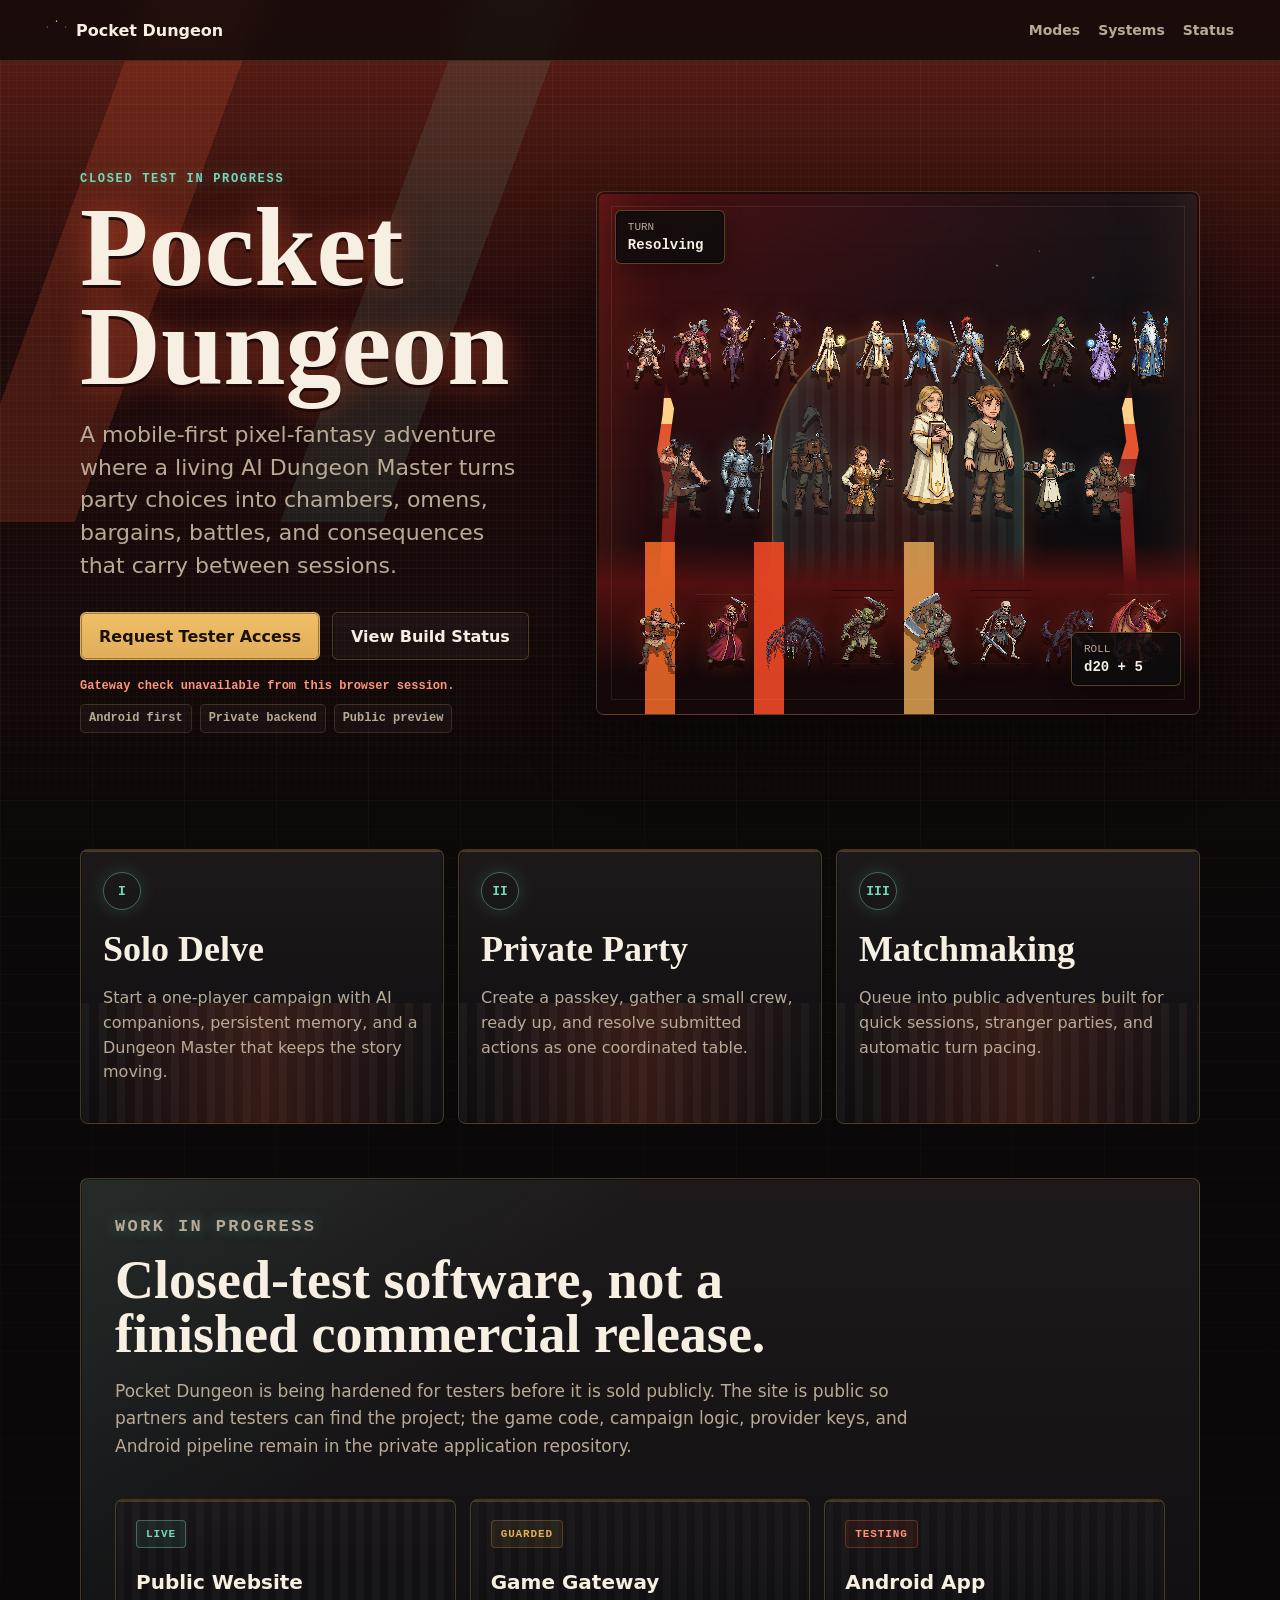
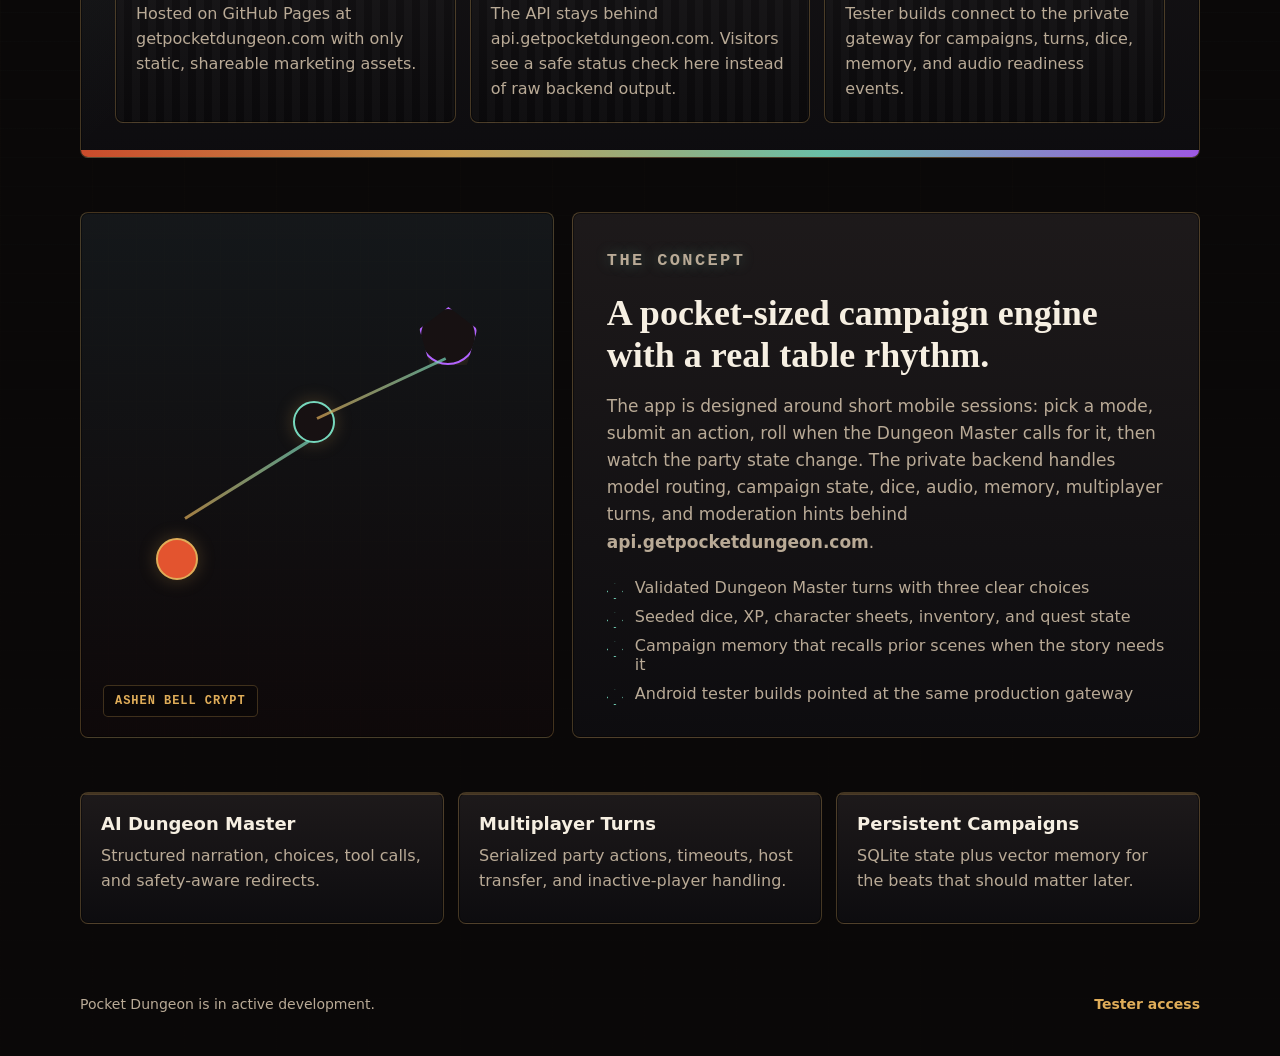
==== commit 829b1c5a: "feat: replace hero effects with character collage" ====
--- a/index.html
+++ b/index.html
@@ -43,18 +43,45 @@
 				</div>
 
 				<div class="dungeon-board" aria-hidden="true">
-					<div class="board-sky"></div>
 					<div class="fire-column left"></div>
 					<div class="fire-column right"></div>
 					<div class="sigil"></div>
 					<div class="gateway-arch"></div>
-					<div class="monster-eyes"></div>
-					<div class="weapon-field" id="weapon-field"></div>
-					<div class="party">
-						<img src="./assets/sprites/characters/knight_blue.png" alt="">
-						<img src="./assets/sprites/characters/wizard_female.png" alt="">
-						<img src="./assets/sprites/characters/rogue_male.png" alt="">
-						<img src="./assets/sprites/characters/cleric_male.png" alt="">
+					<div class="character-collage">
+						<div class="collage-band heroes">
+							<img src="./assets/sprites/characters/classes/barbarian_female.png" alt="">
+							<img src="./assets/sprites/characters/classes/barbarian_male.png" alt="">
+							<img src="./assets/sprites/characters/classes/bard_female.png" alt="">
+							<img src="./assets/sprites/characters/classes/bard_male.png" alt="">
+							<img src="./assets/sprites/characters/classes/cleric_female.png" alt="">
+							<img src="./assets/sprites/characters/classes/cleric_male.png" alt="">
+							<img src="./assets/sprites/characters/classes/knight_blue.png" alt="">
+							<img src="./assets/sprites/characters/classes/knight_red.png" alt="">
+							<img src="./assets/sprites/characters/classes/rogue_female.png" alt="">
+							<img src="./assets/sprites/characters/classes/rogue_male.png" alt="">
+							<img src="./assets/sprites/characters/classes/wizard_female.png" alt="">
+							<img src="./assets/sprites/characters/classes/wizard_male.png" alt="">
+						</div>
+						<div class="collage-band townsfolk">
+							<img src="./assets/sprites/characters/npcs/blacksmith.png" alt="">
+							<img src="./assets/sprites/characters/npcs/guard.png" alt="">
+							<img src="./assets/sprites/characters/npcs/hooded_mysterious_traveler.png" alt="">
+							<img src="./assets/sprites/characters/npcs/merchant.png" alt="">
+							<img src="./assets/sprites/characters/npcs/priest.png" alt="">
+							<img src="./assets/sprites/characters/npcs/stable_boy.png" alt="">
+							<img src="./assets/sprites/characters/npcs/tavern_barmaid.png" alt="">
+							<img src="./assets/sprites/characters/npcs/tavern_keeper.png" alt="">
+						</div>
+						<div class="collage-band encounters">
+							<img src="./assets/sprites/characters/enemies/bandit.png" alt="">
+							<img src="./assets/sprites/characters/enemies/cult_cultist.png" alt="">
+							<img src="./assets/sprites/characters/enemies/giant_spider.png" alt="">
+							<img src="./assets/sprites/characters/enemies/goblin.png" alt="">
+							<img src="./assets/sprites/characters/enemies/orc_brute.png" alt="">
+							<img src="./assets/sprites/characters/enemies/skeleton.png" alt="">
+							<img src="./assets/sprites/characters/enemies/wolf.png" alt="">
+							<img src="./assets/sprites/characters/enemies/young_red_dragon.png" alt="">
+						</div>
 					</div>
 					<div class="hud-card hud-turn">
 						<span>Turn</span>
--- a/styles.css
+++ b/styles.css
@@ -259,28 +259,12 @@
 	z-index: 5;
 }
 
-.board-sky,
 .sigil,
 .gateway-arch,
-.monster-eyes,
-.weapon-field,
-.party,
+.character-collage,
 .brimstone,
 .fire-column {
 	position: absolute;
-}
-
-.board-sky {
-	inset: 0;
-	background:
-		radial-gradient(circle at 10% 24%, #ffd087 0 2px, transparent 3px),
-		radial-gradient(circle at 28% 44%, #e3542f 0 2px, transparent 3px),
-		radial-gradient(circle at 51% 18%, #76d8bd 0 1px, transparent 2px),
-		radial-gradient(circle at 72% 35%, #b263ff 0 1px, transparent 2px),
-		radial-gradient(circle at 89% 17%, #ffd087 0 2px, transparent 3px);
-	background-size: 96px 70px;
-	opacity: 0.78;
-	animation: embers 4.5s steps(4, end) infinite;
 }
 
 .gateway-arch {
@@ -324,19 +308,6 @@
 	animation: sigil 2.8s steps(2, end) infinite;
 }
 
-.monster-eyes {
-	left: 49%;
-	top: 36%;
-	width: 68px;
-	height: 22px;
-	transform: translateX(-50%);
-	background:
-		radial-gradient(circle at 23% 50%, var(--mystic) 0 5px, transparent 6px),
-		radial-gradient(circle at 77% 50%, var(--mystic) 0 5px, transparent 6px);
-	filter: drop-shadow(0 0 10px rgba(118, 216, 189, 0.7));
-	animation: blink 5s steps(1, end) infinite;
-}
-
 .brimstone {
 	inset: auto 0 0;
 	height: 33%;
@@ -345,47 +316,58 @@
 		linear-gradient(180deg, transparent, rgba(84, 16, 16, 0.94) 24%, #140809 78%);
 }
 
-.party {
-	inset: auto 5% 10%;
-	display: flex;
-	align-items: flex-end;
-	gap: clamp(8px, 2.4vw, 22px);
-	height: 46%;
+.character-collage {
+	inset: 12% 5% 9%;
+	display: grid;
+	grid-template-rows: 1fr 0.92fr 1.08fr;
+	gap: clamp(6px, 1.4vw, 14px);
 	z-index: 3;
-}
-
-.party img {
-	width: clamp(54px, 11vw, 96px);
+	align-items: end;
+}
+
+.collage-band {
+	display: grid;
+	align-items: end;
+	justify-items: center;
+	gap: clamp(2px, 0.65vw, 8px);
+	min-height: 0;
+}
+
+.collage-band.heroes {
+	grid-template-columns: repeat(12, minmax(0, 1fr));
+}
+
+.collage-band.townsfolk {
+	grid-template-columns: repeat(8, minmax(0, 1fr));
+	padding-inline: 6%;
+}
+
+.collage-band.encounters {
+	grid-template-columns: repeat(8, minmax(0, 1fr));
+}
+
+.collage-band img {
+	width: min(100%, 64px);
+	max-height: 100%;
 	height: auto;
-	filter: drop-shadow(0 8px 0 rgba(0, 0, 0, 0.34)) drop-shadow(0 0 12px rgba(247, 110, 43, 0.24));
 	image-rendering: pixelated;
-}
-
-.party img:nth-child(2) {
-	transform: translateY(-12px);
-	filter: drop-shadow(0 8px 0 rgba(0, 0, 0, 0.34)) drop-shadow(0 0 16px rgba(118, 216, 189, 0.36));
-}
-
-.party img:nth-child(3) { transform: translateY(5px); }
-.party img:nth-child(4) { transform: translateY(-4px); }
-
-.weapon-field {
-	inset: 0;
-	z-index: 2;
-}
-
-.weapon {
-	position: absolute;
-	width: var(--size, 34px);
-	height: var(--size, 34px);
-	left: var(--x, 20%);
-	top: var(--y, 20%);
-	opacity: var(--alpha, 0.72);
-	transform: rotate(var(--rotate, 0deg));
-	filter: drop-shadow(0 0 8px rgba(246, 192, 111, 0.3));
-	pointer-events: none;
-	image-rendering: pixelated;
-	animation: glint 2.7s steps(3, end) infinite;
+	object-fit: contain;
+	filter: drop-shadow(0 7px 0 rgba(0, 0, 0, 0.36)) drop-shadow(0 0 11px rgba(247, 110, 43, 0.22));
+}
+
+.collage-band.heroes img:nth-child(even),
+.collage-band.townsfolk img:nth-child(odd),
+.collage-band.encounters img:nth-child(even) {
+	transform: translateY(-5%);
+}
+
+.collage-band.townsfolk img {
+	width: min(100%, 58px);
+	filter: drop-shadow(0 7px 0 rgba(0, 0, 0, 0.34)) drop-shadow(0 0 10px rgba(118, 216, 189, 0.18));
+}
+
+.collage-band.encounters img {
+	width: min(100%, 72px);
 }
 
 .hud-card {
@@ -812,23 +794,10 @@
 	}
 }
 
-@keyframes embers {
-	50% { transform: translateY(-8px); opacity: 0.55; }
-}
-
 @keyframes sigil {
 	50% { opacity: 0.55; transform: scale(1.04); }
 }
 
-@keyframes glint {
-	50% { filter: drop-shadow(0 0 13px rgba(246, 192, 111, 0.48)); }
-}
-
 @keyframes flame {
 	50% { clip-path: polygon(47% 0, 72% 18%, 56% 30%, 85% 45%, 58% 100%, 22% 100%, 42% 50%, 15% 34%, 31% 17%); }
 }
-
-@keyframes blink {
-	0%, 88%, 100% { opacity: 1; }
-	90%, 94% { opacity: 0; }
-}
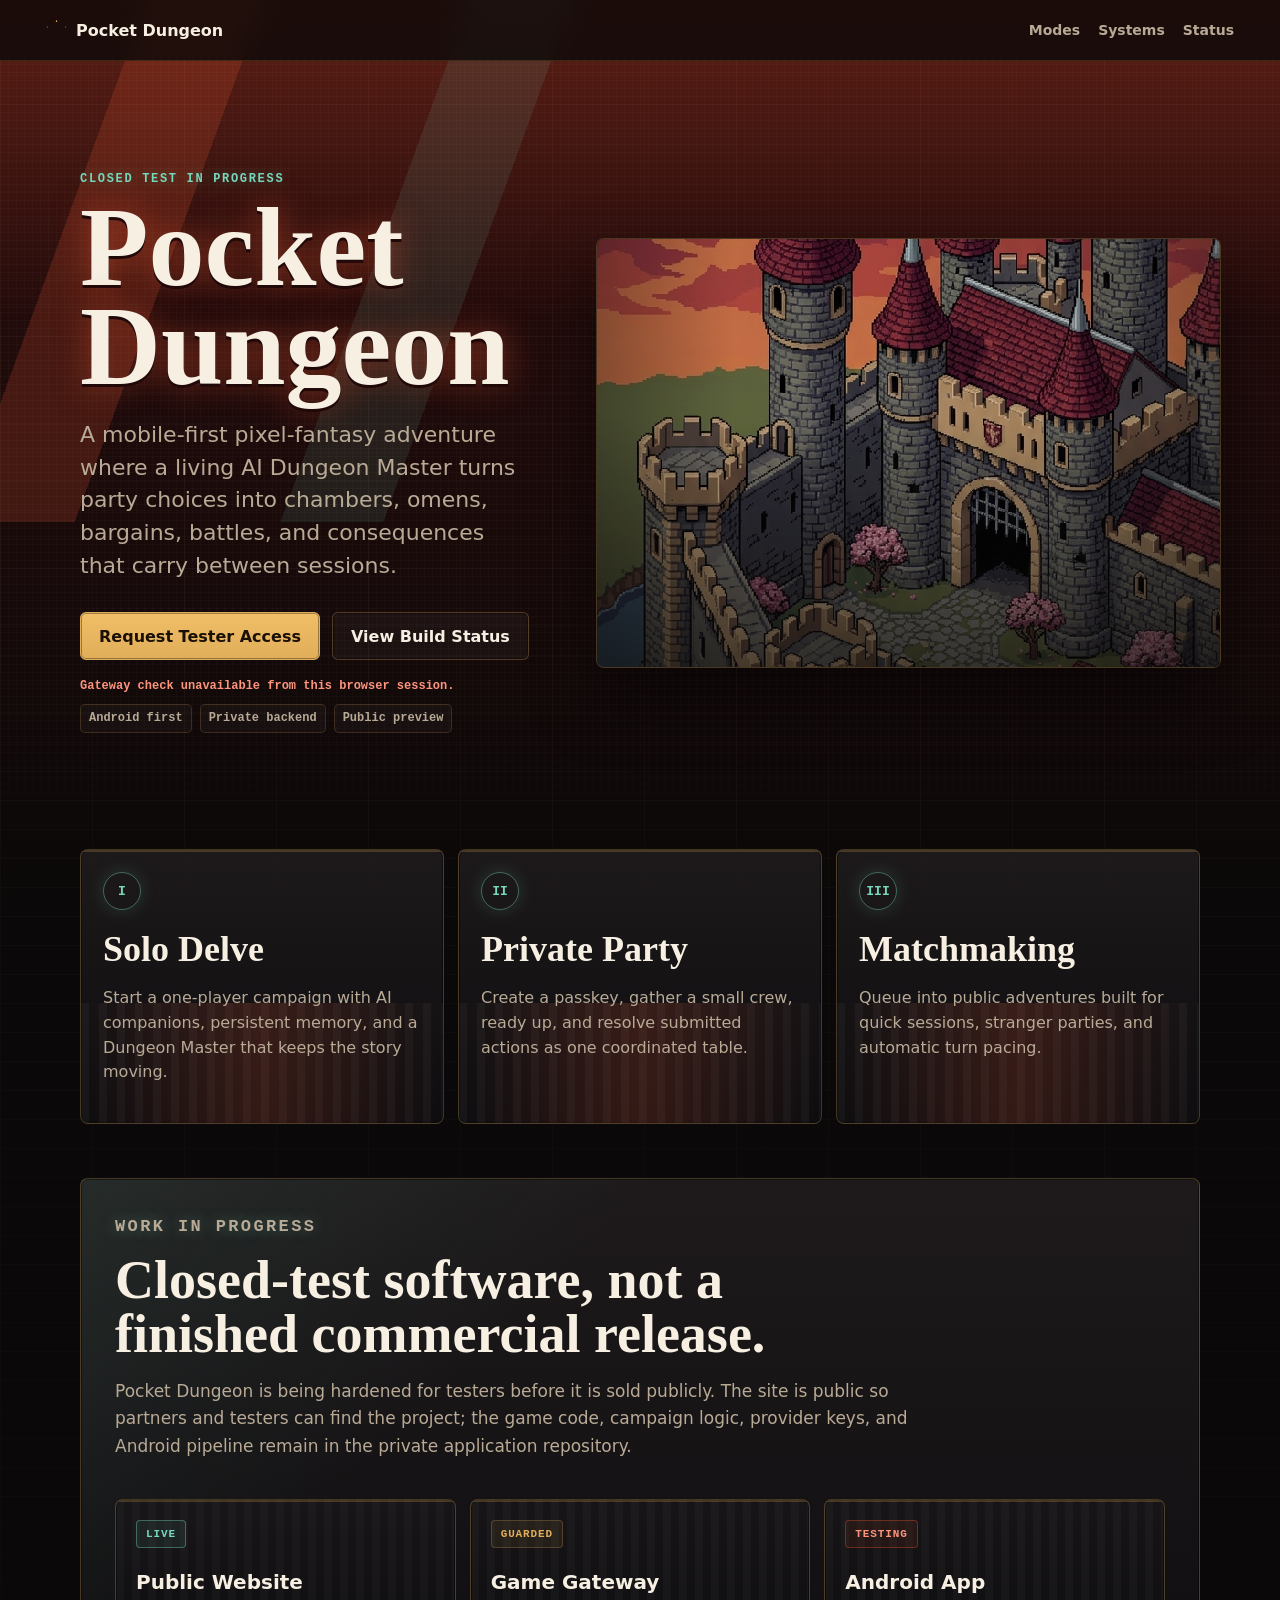
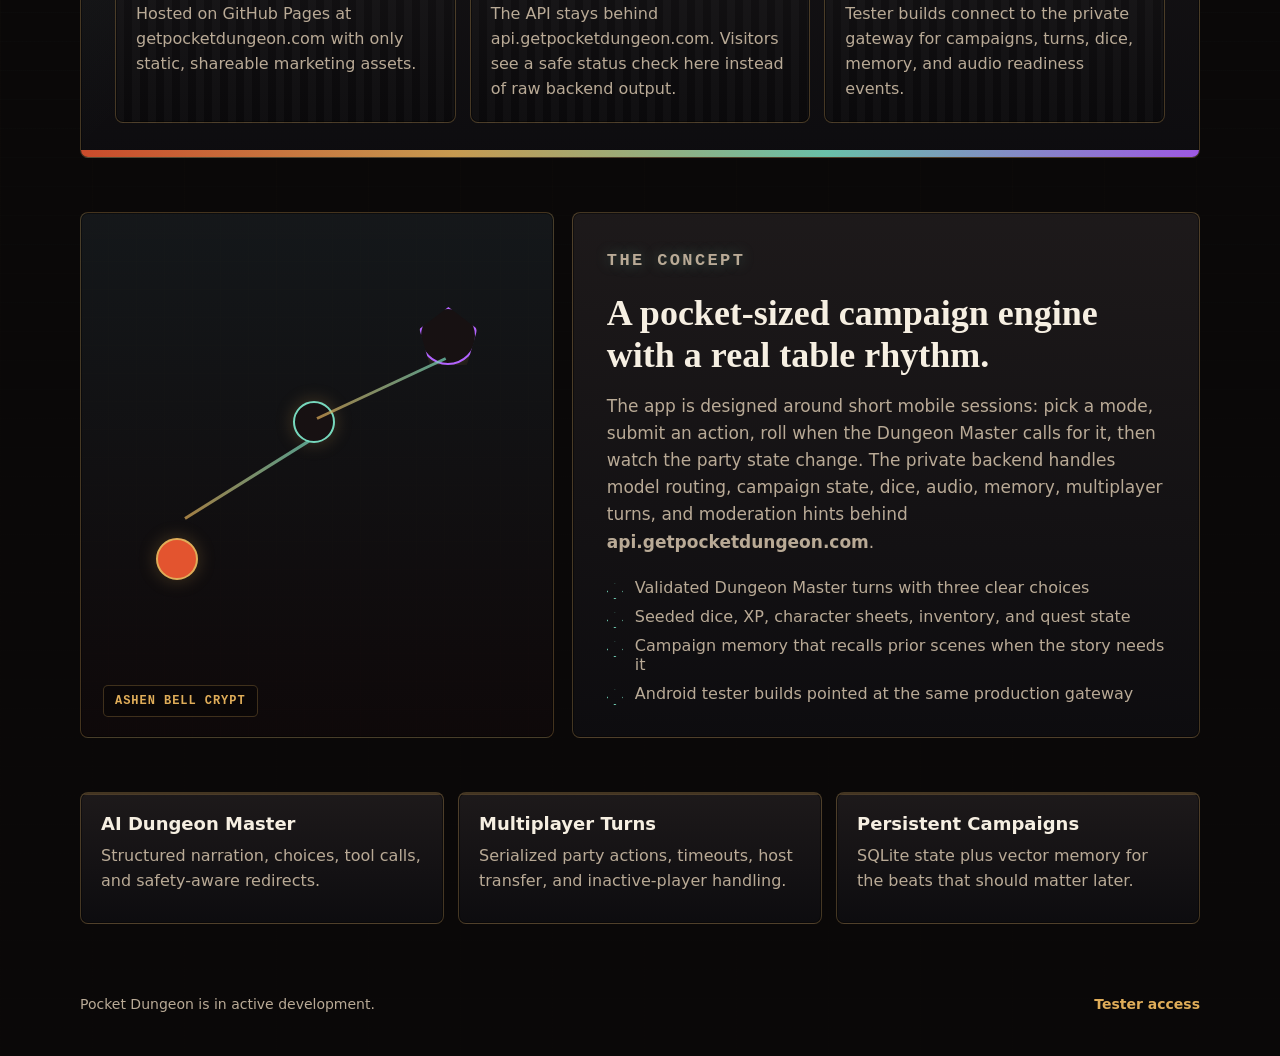
==== commit 6537988a: "feat: replace sprite collage with environment art" ====
--- a/index.html
+++ b/index.html
@@ -42,57 +42,9 @@
 					</div>
 				</div>
 
-				<div class="dungeon-board" aria-hidden="true">
-					<div class="fire-column left"></div>
-					<div class="fire-column right"></div>
-					<div class="sigil"></div>
-					<div class="gateway-arch"></div>
-					<div class="character-collage">
-						<div class="collage-band heroes">
-							<img src="./assets/sprites/characters/classes/barbarian_female.png" alt="">
-							<img src="./assets/sprites/characters/classes/barbarian_male.png" alt="">
-							<img src="./assets/sprites/characters/classes/bard_female.png" alt="">
-							<img src="./assets/sprites/characters/classes/bard_male.png" alt="">
-							<img src="./assets/sprites/characters/classes/cleric_female.png" alt="">
-							<img src="./assets/sprites/characters/classes/cleric_male.png" alt="">
-							<img src="./assets/sprites/characters/classes/knight_blue.png" alt="">
-							<img src="./assets/sprites/characters/classes/knight_red.png" alt="">
-							<img src="./assets/sprites/characters/classes/rogue_female.png" alt="">
-							<img src="./assets/sprites/characters/classes/rogue_male.png" alt="">
-							<img src="./assets/sprites/characters/classes/wizard_female.png" alt="">
-							<img src="./assets/sprites/characters/classes/wizard_male.png" alt="">
-						</div>
-						<div class="collage-band townsfolk">
-							<img src="./assets/sprites/characters/npcs/blacksmith.png" alt="">
-							<img src="./assets/sprites/characters/npcs/guard.png" alt="">
-							<img src="./assets/sprites/characters/npcs/hooded_mysterious_traveler.png" alt="">
-							<img src="./assets/sprites/characters/npcs/merchant.png" alt="">
-							<img src="./assets/sprites/characters/npcs/priest.png" alt="">
-							<img src="./assets/sprites/characters/npcs/stable_boy.png" alt="">
-							<img src="./assets/sprites/characters/npcs/tavern_barmaid.png" alt="">
-							<img src="./assets/sprites/characters/npcs/tavern_keeper.png" alt="">
-						</div>
-						<div class="collage-band encounters">
-							<img src="./assets/sprites/characters/enemies/bandit.png" alt="">
-							<img src="./assets/sprites/characters/enemies/cult_cultist.png" alt="">
-							<img src="./assets/sprites/characters/enemies/giant_spider.png" alt="">
-							<img src="./assets/sprites/characters/enemies/goblin.png" alt="">
-							<img src="./assets/sprites/characters/enemies/orc_brute.png" alt="">
-							<img src="./assets/sprites/characters/enemies/skeleton.png" alt="">
-							<img src="./assets/sprites/characters/enemies/wolf.png" alt="">
-							<img src="./assets/sprites/characters/enemies/young_red_dragon.png" alt="">
-						</div>
-					</div>
-					<div class="hud-card hud-turn">
-						<span>Turn</span>
-						<strong>Resolving</strong>
-					</div>
-					<div class="hud-card hud-roll">
-						<span>Roll</span>
-						<strong>d20 + 5</strong>
-					</div>
-					<div class="brimstone"></div>
-				</div>
+				<figure class="landscape-frame">
+					<img src="./assets/environments/crimson-castle.png" alt="Pixel art castle under a crimson moon, used as Pocket Dungeon environment concept art.">
+				</figure>
 			</section>
 
 			<section id="modes" class="mode-strip" aria-label="Pocket Dungeon play modes">
--- a/styles.css
+++ b/styles.css
@@ -233,177 +233,40 @@
 	background: rgba(255, 255, 255, 0.03);
 }
 
-.dungeon-board {
-	position: relative;
+.landscape-frame {
+	position: relative;
+	margin: 0;
 	min-height: 430px;
-	aspect-ratio: 15 / 13;
+	aspect-ratio: 16 / 11;
 	overflow: hidden;
 	border: 1px solid var(--line);
 	border-radius: 8px;
-	background:
-		linear-gradient(180deg, rgba(21, 6, 9, 0.12), rgba(8, 8, 11, 0.96)),
-		linear-gradient(90deg, rgba(91, 18, 21, 0.82), rgba(13, 23, 29, 0.82));
+	background: #130d0d;
 	box-shadow:
 		inset 0 0 0 2px rgba(0, 0, 0, 0.48),
-		inset 0 -60px 74px rgba(227, 84, 47, 0.25),
 		var(--shadow);
 	image-rendering: pixelated;
 }
 
-.dungeon-board::before {
+.landscape-frame::before {
 	content: "";
 	position: absolute;
-	inset: 14px;
-	border: 1px solid rgba(246, 239, 226, 0.08);
+	inset: 0;
+	background:
+		linear-gradient(180deg, rgba(10, 8, 8, 0.04) 0, transparent 42%, rgba(10, 8, 8, 0.62) 100%),
+		linear-gradient(90deg, rgba(10, 8, 8, 0.34), transparent 22%, transparent 72%, rgba(10, 8, 8, 0.3));
 	pointer-events: none;
-	z-index: 5;
-}
-
-.sigil,
-.gateway-arch,
-.character-collage,
-.brimstone,
-.fire-column {
-	position: absolute;
-}
-
-.gateway-arch {
-	left: 50%;
-	bottom: 19%;
-	width: 42%;
-	height: 54%;
-	transform: translateX(-50%);
-	border: 2px solid rgba(224, 173, 89, 0.32);
-	border-bottom: 0;
-	border-radius: 46% 46% 0 0;
-	background:
-		linear-gradient(90deg, rgba(118, 216, 189, 0.08), rgba(227, 84, 47, 0.13), rgba(118, 216, 189, 0.08)),
-		repeating-linear-gradient(90deg, rgba(255, 255, 255, 0.04) 0 8px, transparent 8px 16px);
-	box-shadow: inset 0 0 28px rgba(118, 216, 189, 0.18), 0 0 26px rgba(227, 84, 47, 0.2);
-}
-
-.fire-column {
-	bottom: 22%;
-	width: 34px;
-	height: 42%;
-	background:
-		linear-gradient(180deg, transparent 0 8%, #ffd087 8% 20%, var(--fire) 20% 36%, rgba(140, 31, 30, 0.9) 36% 100%);
-	clip-path: polygon(42% 0, 68% 13%, 55% 28%, 82% 42%, 58% 100%, 22% 100%, 39% 48%, 18% 32%, 34% 16%);
-	filter: drop-shadow(0 0 14px rgba(227, 84, 47, 0.5));
-	animation: flame 1.2s steps(2, end) infinite;
-}
-
-.fire-column.left { left: 9%; }
-.fire-column.right { right: 9%; transform: scaleX(-1); }
-
-.sigil {
-	left: 62%;
-	top: 11%;
-	width: clamp(88px, 13vw, 138px);
-	height: clamp(88px, 13vw, 138px);
-	border: 2px solid rgba(118, 216, 189, 0.58);
-	border-radius: 50%;
-	box-shadow: 0 0 0 10px rgba(118, 216, 189, 0.05), 0 0 28px rgba(118, 216, 189, 0.32);
-	clip-path: polygon(50% 0, 58% 31%, 91% 19%, 68% 47%, 98% 64%, 62% 63%, 61% 100%, 47% 68%, 19% 91%, 35% 57%, 0 50%, 35% 42%, 18% 10%, 48% 31%);
-	animation: sigil 2.8s steps(2, end) infinite;
-}
-
-.brimstone {
-	inset: auto 0 0;
-	height: 33%;
-	background:
-		linear-gradient(90deg, transparent 0 8%, rgba(255, 112, 43, 0.82) 8% 13%, transparent 13% 26%, rgba(238, 72, 38, 0.9) 26% 31%, transparent 31% 51%, rgba(247, 182, 93, 0.76) 51% 56%, transparent 56% 100%),
-		linear-gradient(180deg, transparent, rgba(84, 16, 16, 0.94) 24%, #140809 78%);
-}
-
-.character-collage {
-	inset: 12% 5% 9%;
-	display: grid;
-	grid-template-rows: 1fr 0.92fr 1.08fr;
-	gap: clamp(6px, 1.4vw, 14px);
-	z-index: 3;
-	align-items: end;
-}
-
-.collage-band {
-	display: grid;
-	align-items: end;
-	justify-items: center;
-	gap: clamp(2px, 0.65vw, 8px);
-	min-height: 0;
-}
-
-.collage-band.heroes {
-	grid-template-columns: repeat(12, minmax(0, 1fr));
-}
-
-.collage-band.townsfolk {
-	grid-template-columns: repeat(8, minmax(0, 1fr));
-	padding-inline: 6%;
-}
-
-.collage-band.encounters {
-	grid-template-columns: repeat(8, minmax(0, 1fr));
-}
-
-.collage-band img {
-	width: min(100%, 64px);
-	max-height: 100%;
-	height: auto;
+	z-index: 1;
+}
+
+.landscape-frame img {
+	display: block;
+	width: 100%;
+	height: 100%;
+	object-fit: cover;
+	object-position: 50% 42%;
 	image-rendering: pixelated;
-	object-fit: contain;
-	filter: drop-shadow(0 7px 0 rgba(0, 0, 0, 0.36)) drop-shadow(0 0 11px rgba(247, 110, 43, 0.22));
-}
-
-.collage-band.heroes img:nth-child(even),
-.collage-band.townsfolk img:nth-child(odd),
-.collage-band.encounters img:nth-child(even) {
-	transform: translateY(-5%);
-}
-
-.collage-band.townsfolk img {
-	width: min(100%, 58px);
-	filter: drop-shadow(0 7px 0 rgba(0, 0, 0, 0.34)) drop-shadow(0 0 10px rgba(118, 216, 189, 0.18));
-}
-
-.collage-band.encounters img {
-	width: min(100%, 72px);
-}
-
-.hud-card {
-	position: absolute;
-	z-index: 4;
-	min-width: 110px;
-	padding: 10px 12px;
-	border: 1px solid rgba(224, 173, 89, 0.34);
-	border-radius: 6px;
-	background: rgba(13, 12, 14, 0.84);
-	box-shadow: inset 0 0 0 1px rgba(0, 0, 0, 0.45), 0 8px 22px rgba(0, 0, 0, 0.28);
-	font-family: ui-monospace, "SF Mono", Menlo, monospace;
-}
-
-.hud-card span {
-	display: block;
-	color: var(--muted);
-	font-size: 11px;
-	text-transform: uppercase;
-}
-
-.hud-card strong {
-	display: block;
-	margin-top: 4px;
-	color: var(--ink);
-	font-size: 14px;
-}
-
-.hud-turn {
-	left: 18px;
-	top: 18px;
-}
-
-.hud-roll {
-	right: 18px;
-	bottom: 28px;
+	transform: scale(1.01);
 }
 
 .mode-strip {
@@ -785,19 +648,7 @@
 		width: 100%;
 	}
 
-	.dungeon-board {
+	.landscape-frame {
 		min-height: 360px;
 	}
-
-	.hud-card {
-		min-width: 96px;
-	}
-}
-
-@keyframes sigil {
-	50% { opacity: 0.55; transform: scale(1.04); }
-}
-
-@keyframes flame {
-	50% { clip-path: polygon(47% 0, 72% 18%, 56% 30%, 85% 45%, 58% 100%, 22% 100%, 42% 50%, 15% 34%, 31% 17%); }
-}
+}
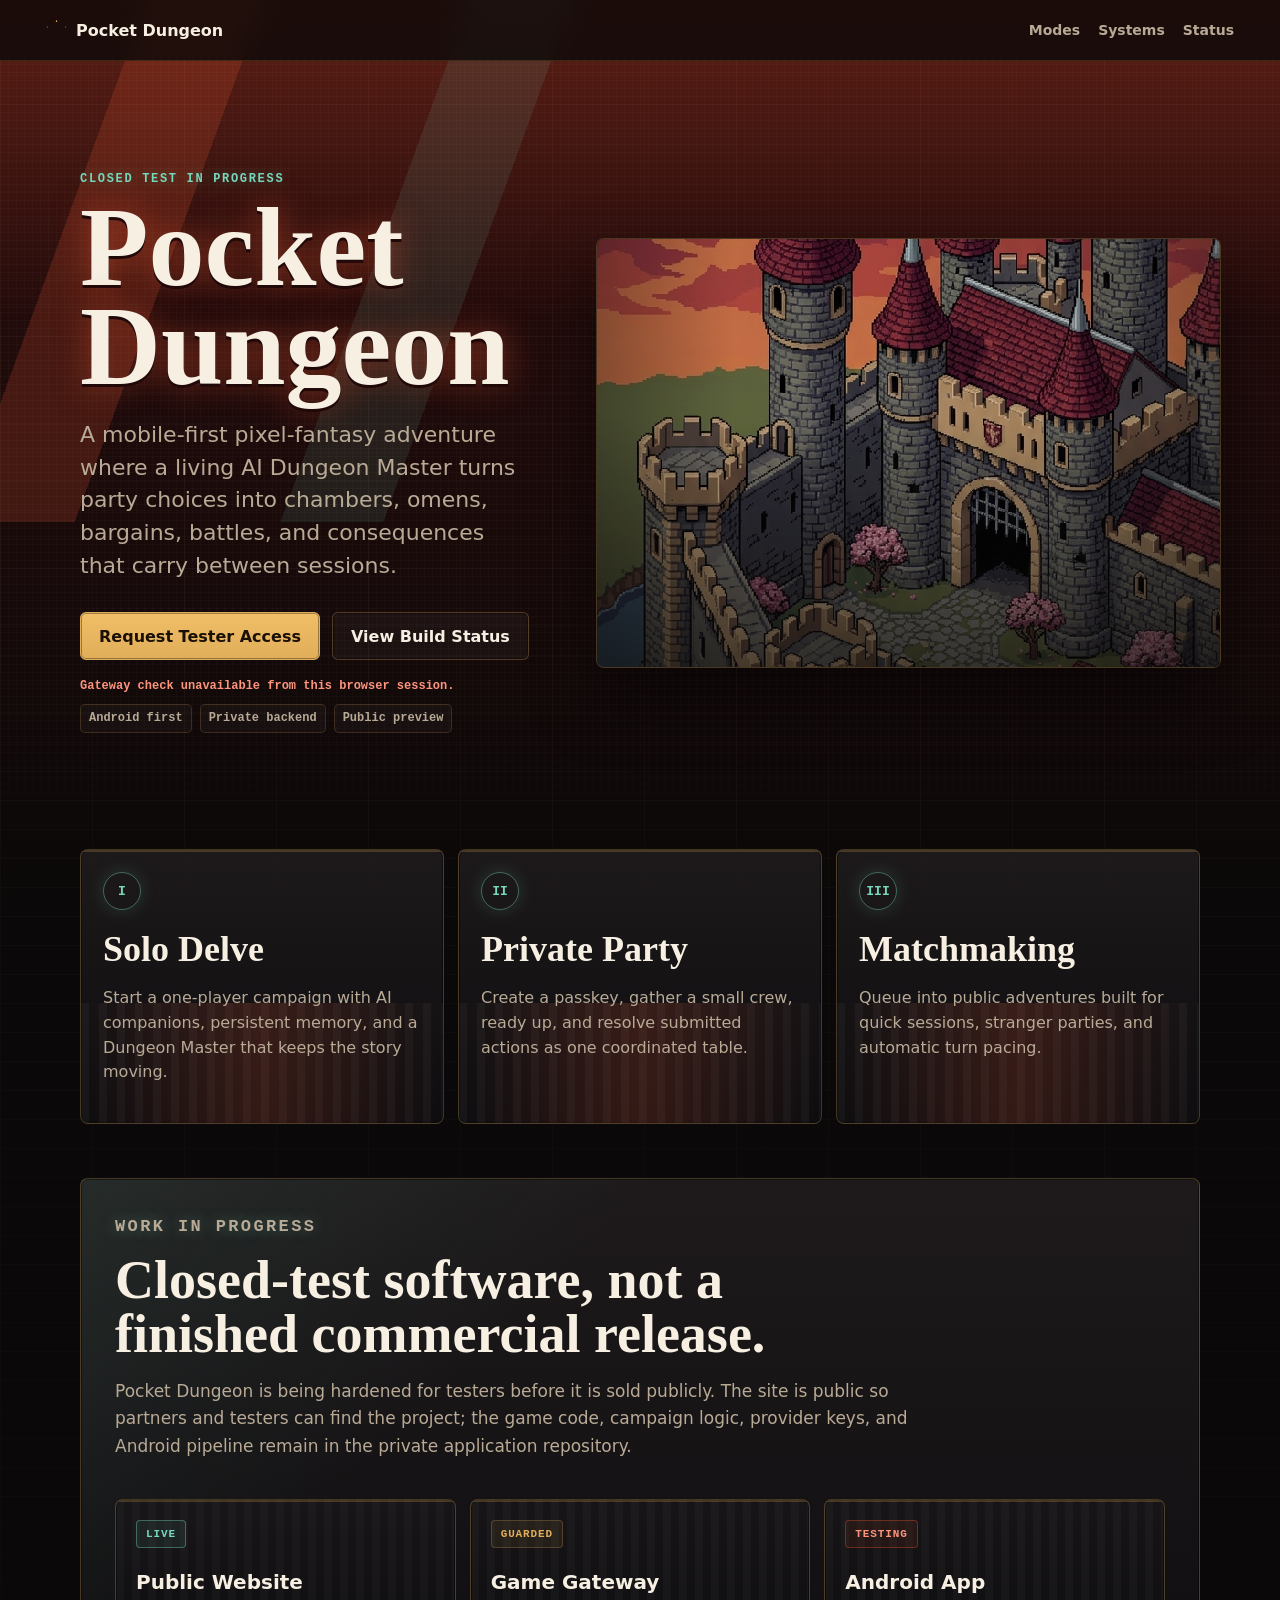
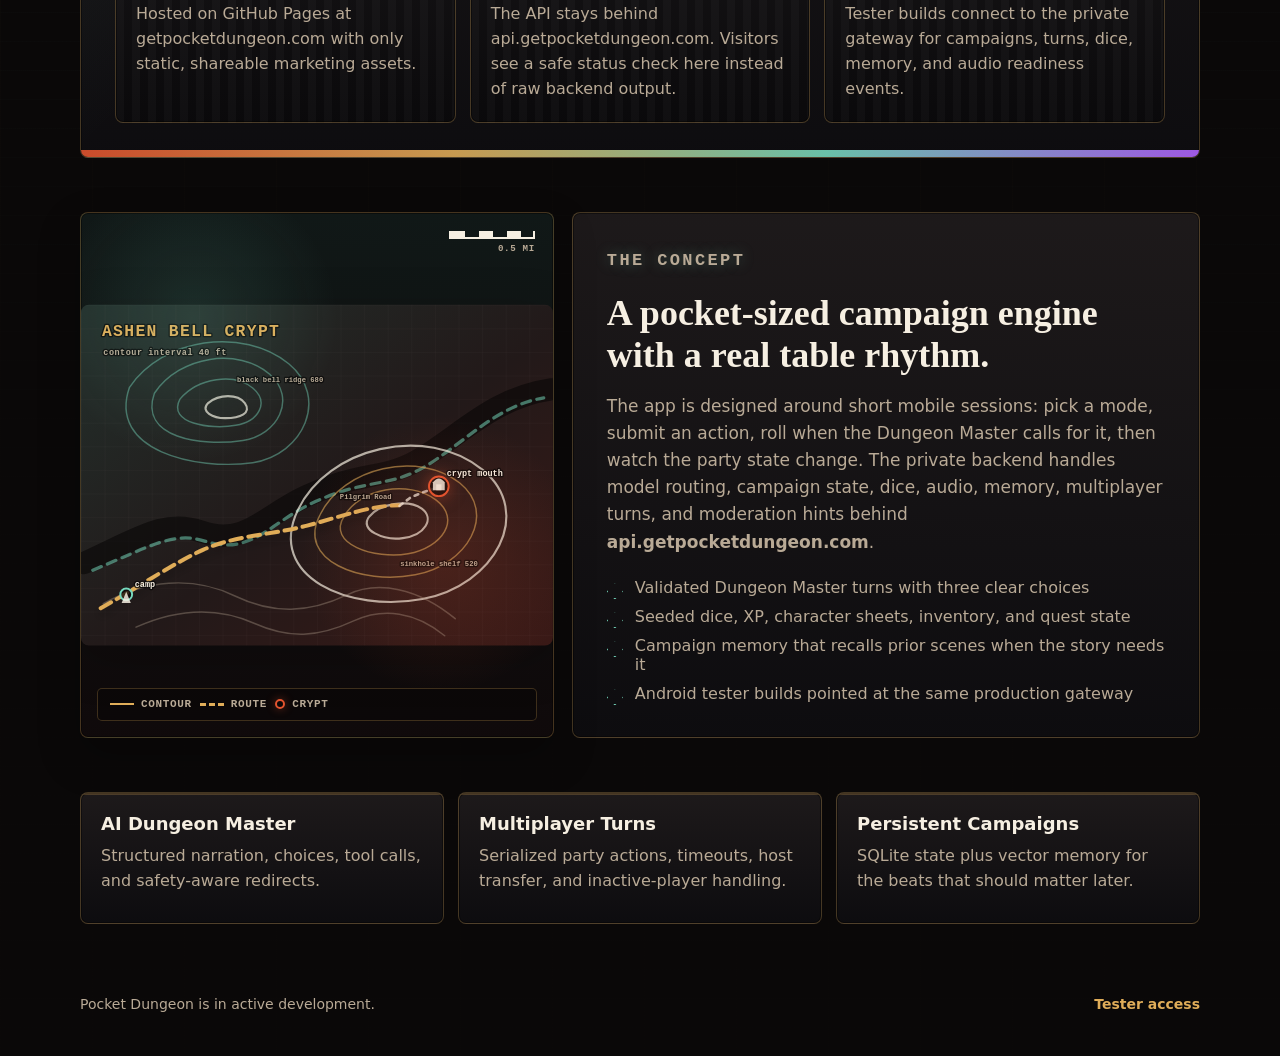
==== commit 8607aced: "feat: add Ashen Bell topographic map" ====
--- a/index.html
+++ b/index.html
@@ -91,13 +91,77 @@
 			</section>
 
 			<section id="systems" class="systems">
-				<div class="map-panel">
-					<div class="map-node active"></div>
-					<div class="map-node"></div>
-					<div class="map-node boss"></div>
-					<div class="map-route r1"></div>
-					<div class="map-route r2"></div>
-					<div class="map-label">Ashen Bell Crypt</div>
+				<div class="map-panel" aria-label="Topographical map of Ashen Bell Crypt">
+					<svg class="topo-map" viewBox="0 0 720 520" role="img" aria-labelledby="ashen-map-title ashen-map-desc">
+						<title id="ashen-map-title">Ashen Bell Crypt topographical map</title>
+						<desc id="ashen-map-desc">A stylized topographical map with contour lines, a ravine, the Pilgrim Road, and the Ashen Bell Crypt entrance marked on a ridge.</desc>
+						<defs>
+							<pattern id="map-grid" width="36" height="36" patternUnits="userSpaceOnUse">
+								<path d="M 36 0 L 0 0 0 36" fill="none" stroke="rgba(246,239,226,0.08)" stroke-width="1"/>
+							</pattern>
+							<linearGradient id="terrain-glow" x1="0%" x2="100%" y1="0%" y2="100%">
+								<stop offset="0%" stop-color="#23302c"/>
+								<stop offset="54%" stop-color="#221919"/>
+								<stop offset="100%" stop-color="#3a1916"/>
+							</linearGradient>
+							<filter id="map-shadow" x="-20%" y="-20%" width="140%" height="140%">
+								<feDropShadow dx="0" dy="8" stdDeviation="7" flood-color="#000000" flood-opacity="0.35"/>
+							</filter>
+						</defs>
+
+						<rect class="topo-base" width="720" height="520" rx="12"/>
+						<rect class="topo-grid" width="720" height="520" rx="12"/>
+						<path class="topo-ravine" d="M5 394 C92 354 129 327 183 346 C250 370 280 321 344 292 C431 251 465 270 526 230 C585 193 634 141 718 129"/>
+						<path class="topo-stream" d="M18 405 C107 368 142 345 190 361 C258 383 288 334 350 304 C437 262 471 282 533 242 C594 202 637 154 706 142"/>
+
+						<g class="contours ridge-north">
+							<path d="M74 126 C124 51 247 33 317 90 C379 141 340 229 262 241 C176 253 40 223 74 126Z"/>
+							<path d="M112 135 C151 77 240 65 288 106 C330 143 300 199 247 207 C184 217 88 203 112 135Z"/>
+							<path d="M151 144 C179 111 234 104 262 127 C288 149 271 178 236 184 C198 191 131 181 151 144Z"/>
+							<path class="index" d="M194 150 C211 136 239 136 250 150 C261 165 243 173 220 173 C202 173 181 163 194 150Z"/>
+						</g>
+
+						<g class="contours crypt-hill">
+							<path class="index" d="M331 313 C376 218 526 181 613 252 C692 317 632 428 521 449 C410 470 282 416 331 313Z"/>
+							<path d="M365 320 C400 248 515 222 578 272 C635 318 590 397 510 412 C428 428 327 390 365 320Z"/>
+							<path d="M402 322 C425 281 499 266 542 298 C580 327 552 370 499 380 C449 389 373 365 402 322Z"/>
+							<path class="index" d="M440 323 C456 304 498 296 520 311 C540 326 525 352 491 356 C463 360 423 344 440 323Z"/>
+						</g>
+
+						<g class="contours lowlands">
+							<path d="M34 456 C98 420 170 413 234 444 C294 473 348 470 405 443 C453 420 514 432 571 479"/>
+							<path d="M84 492 C151 462 210 462 264 486 C318 510 361 508 417 482 C461 462 510 468 555 505"/>
+						</g>
+
+						<path class="pilgrim-road" d="M30 463 C96 426 140 395 186 374 C234 352 292 351 345 337 C401 322 443 306 485 306"/>
+						<path class="old-stairs" d="M486 307 L503 294 L522 286 L541 280"/>
+						<g class="map-marker camp">
+							<circle cx="69" cy="442" r="9"/>
+							<path d="M62 455 L76 455 L69 438Z"/>
+						</g>
+						<g class="map-marker crypt">
+							<circle cx="546" cy="277" r="15"/>
+							<path d="M537 283 L537 271 Q546 259 555 271 L555 283Z"/>
+							<path d="M542 283 L542 274 L550 274 L550 283Z"/>
+						</g>
+
+						<text class="map-name" x="32" y="48">Ashen Bell Crypt</text>
+						<text class="map-note" x="34" y="76">contour interval 40 ft</text>
+						<text class="map-label-svg" x="558" y="262">crypt mouth</text>
+						<text class="map-label-svg" x="82" y="431">camp</text>
+						<text class="map-label-svg small" x="395" y="296">Pilgrim Road</text>
+						<text class="map-label-svg small" x="238" y="118">black bell ridge 680</text>
+						<text class="map-label-svg small" x="487" y="398">sinkhole shelf 520</text>
+					</svg>
+					<div class="map-legend" aria-hidden="true">
+						<span><i class="line contour"></i>Contour</span>
+						<span><i class="line road"></i>Route</span>
+						<span><i class="dot crypt"></i>Crypt</span>
+					</div>
+					<div class="map-scale" aria-hidden="true">
+						<span></span>
+						<small>0.5 mi</small>
+					</div>
 				</div>
 				<div class="system-copy">
 					<p class="kicker">The concept</p>
--- a/styles.css
+++ b/styles.css
@@ -458,76 +458,224 @@
 	min-height: 360px;
 	overflow: hidden;
 	background:
-		linear-gradient(180deg, rgba(22, 26, 29, 0.9), rgba(15, 9, 10, 0.94)),
-		repeating-linear-gradient(0deg, transparent 0 27px, rgba(224, 173, 89, 0.04) 27px 28px),
-		repeating-linear-gradient(90deg, transparent 0 27px, rgba(224, 173, 89, 0.04) 27px 28px);
-}
-
-.map-node {
+		linear-gradient(180deg, rgba(17, 25, 24, 0.96), rgba(16, 10, 11, 0.96)),
+		repeating-linear-gradient(0deg, transparent 0 31px, rgba(224, 173, 89, 0.035) 31px 32px),
+		repeating-linear-gradient(90deg, transparent 0 31px, rgba(224, 173, 89, 0.035) 31px 32px);
+	box-shadow: inset 0 0 0 1px rgba(0, 0, 0, 0.42), 0 18px 42px rgba(0, 0, 0, 0.25);
+}
+
+.map-panel::before {
+	content: "";
 	position: absolute;
-	width: 42px;
-	height: 42px;
-	border: 2px solid var(--gold);
-	border-radius: 50%;
-	background: #171112;
-	box-shadow: 0 0 18px rgba(224, 173, 89, 0.25);
-}
-
-.map-node.active {
-	left: 16%;
-	top: 62%;
-	background: var(--fire);
-}
-
-.map-node:nth-child(2) {
-	left: 45%;
-	top: 36%;
-	border-color: var(--mystic);
-}
-
-.map-node.boss {
-	right: 16%;
-	top: 18%;
-	width: 58px;
-	height: 58px;
-	border-color: var(--violet);
-	clip-path: polygon(50% 0, 100% 38%, 82% 100%, 18% 100%, 0 38%);
-}
-
-.map-route {
+	inset: 0;
+	background:
+		radial-gradient(circle at 24% 20%, rgba(118, 216, 189, 0.13), transparent 26%),
+		radial-gradient(circle at 76% 65%, rgba(227, 84, 47, 0.16), transparent 28%);
+	pointer-events: none;
+	z-index: 1;
+}
+
+.topo-map {
 	position: absolute;
-	height: 3px;
-	background: linear-gradient(90deg, var(--gold), var(--mystic));
-	transform-origin: left center;
-	opacity: 0.7;
-}
-
-.map-route.r1 {
-	left: 22%;
-	top: 58%;
-	width: 31%;
-	transform: rotate(-32deg);
-}
-
-.map-route.r2 {
-	left: 50%;
-	top: 39%;
-	width: 30%;
-	transform: rotate(-25deg);
-}
-
-.map-label {
+	inset: 0;
+	width: 100%;
+	height: 100%;
+	display: block;
+	filter: drop-shadow(0 12px 24px rgba(0, 0, 0, 0.22));
+}
+
+.topo-base {
+	fill: url(#terrain-glow);
+}
+
+.topo-grid {
+	fill: url(#map-grid);
+	opacity: 0.74;
+}
+
+.topo-ravine {
+	fill: none;
+	stroke: rgba(9, 7, 8, 0.62);
+	stroke-width: 34;
+	stroke-linecap: round;
+}
+
+.topo-stream {
+	fill: none;
+	stroke: rgba(118, 216, 189, 0.52);
+	stroke-width: 5;
+	stroke-linecap: round;
+	stroke-dasharray: 14 10;
+}
+
+.contours path {
+	fill: none;
+	stroke: rgba(224, 173, 89, 0.5);
+	stroke-width: 2.25;
+	stroke-linecap: round;
+	stroke-linejoin: round;
+}
+
+.contours path.index {
+	stroke: rgba(246, 239, 226, 0.7);
+	stroke-width: 3.25;
+}
+
+.ridge-north path {
+	stroke: rgba(118, 216, 189, 0.44);
+}
+
+.crypt-hill path {
+	stroke: rgba(224, 173, 89, 0.58);
+}
+
+.lowlands path {
+	stroke: rgba(185, 170, 150, 0.35);
+}
+
+.pilgrim-road,
+.old-stairs {
+	fill: none;
+	stroke-linecap: round;
+	stroke-linejoin: round;
+}
+
+.pilgrim-road {
+	stroke: #e0ad59;
+	stroke-width: 6;
+	stroke-dasharray: 18 10;
+	filter: url(#map-shadow);
+}
+
+.old-stairs {
+	stroke: rgba(246, 239, 226, 0.72);
+	stroke-width: 4;
+	stroke-dasharray: 6 8;
+}
+
+.map-marker circle {
+	fill: rgba(10, 8, 8, 0.78);
+	stroke-width: 3;
+}
+
+.map-marker path {
+	fill: rgba(246, 239, 226, 0.85);
+}
+
+.map-marker.camp circle {
+	stroke: var(--mystic);
+}
+
+.map-marker.crypt circle {
+	stroke: var(--fire);
+	filter: drop-shadow(0 0 12px rgba(227, 84, 47, 0.55));
+}
+
+.map-name,
+.map-note,
+.map-label-svg {
+	font-family: ui-monospace, "SF Mono", Menlo, monospace;
+	font-weight: 900;
+	paint-order: stroke;
+	stroke: rgba(10, 8, 8, 0.82);
+	stroke-width: 4px;
+	stroke-linejoin: round;
+}
+
+.map-name {
+	fill: var(--gold);
+	font-size: 25px;
+	letter-spacing: 0.08em;
+	text-transform: uppercase;
+}
+
+.map-note {
+	fill: var(--muted);
+	font-size: 13px;
+	letter-spacing: 0.06em;
+}
+
+.map-label-svg {
+	fill: var(--ink);
+	font-size: 13px;
+}
+
+.map-label-svg.small {
+	fill: var(--muted);
+	font-size: 11px;
+}
+
+.map-legend {
 	position: absolute;
-	left: 22px;
-	bottom: 20px;
-	padding: 9px 11px;
-	border: 1px solid rgba(224, 173, 89, 0.25);
+	left: 16px;
+	right: 16px;
+	bottom: 16px;
+	z-index: 2;
+	display: flex;
+	flex-wrap: wrap;
+	gap: 8px;
+	align-items: center;
+	padding: 10px 12px;
+	border: 1px solid rgba(224, 173, 89, 0.24);
 	border-radius: 5px;
 	background: rgba(10, 8, 8, 0.72);
-	color: var(--gold);
-	font: 900 12px/1 ui-monospace, "SF Mono", Menlo, monospace;
+	color: var(--muted);
+	font: 900 11px/1 ui-monospace, "SF Mono", Menlo, monospace;
 	text-transform: uppercase;
-	letter-spacing: 0.08em;
+	letter-spacing: 0.06em;
+}
+
+.map-legend span {
+	display: inline-flex;
+	align-items: center;
+	gap: 7px;
+}
+
+.map-legend .line,
+.map-legend .dot {
+	display: inline-block;
+	flex: 0 0 auto;
+}
+
+.map-legend .line {
+	width: 24px;
+	height: 0;
+	border-top: 2px solid var(--gold);
+}
+
+.map-legend .line.road {
+	border-top: 3px dashed var(--gold);
+}
+
+.map-legend .dot {
+	width: 10px;
+	height: 10px;
+	border: 2px solid var(--fire);
+	border-radius: 50%;
+	box-shadow: 0 0 10px rgba(227, 84, 47, 0.42);
+}
+
+.map-scale {
+	position: absolute;
+	right: 18px;
+	top: 18px;
+	z-index: 2;
+	display: grid;
+	gap: 5px;
+	justify-items: end;
+	color: var(--muted);
+	font: 900 11px/1 ui-monospace, "SF Mono", Menlo, monospace;
+	text-transform: uppercase;
+	letter-spacing: 0.06em;
+}
+
+.map-scale span {
+	width: 86px;
+	height: 8px;
+	border-inline: 2px solid var(--ink);
+	border-bottom: 2px solid var(--ink);
+	background: linear-gradient(90deg, var(--ink) 0 50%, transparent 50%);
+	background-size: 28px 8px;
 }
 
 .system-copy {
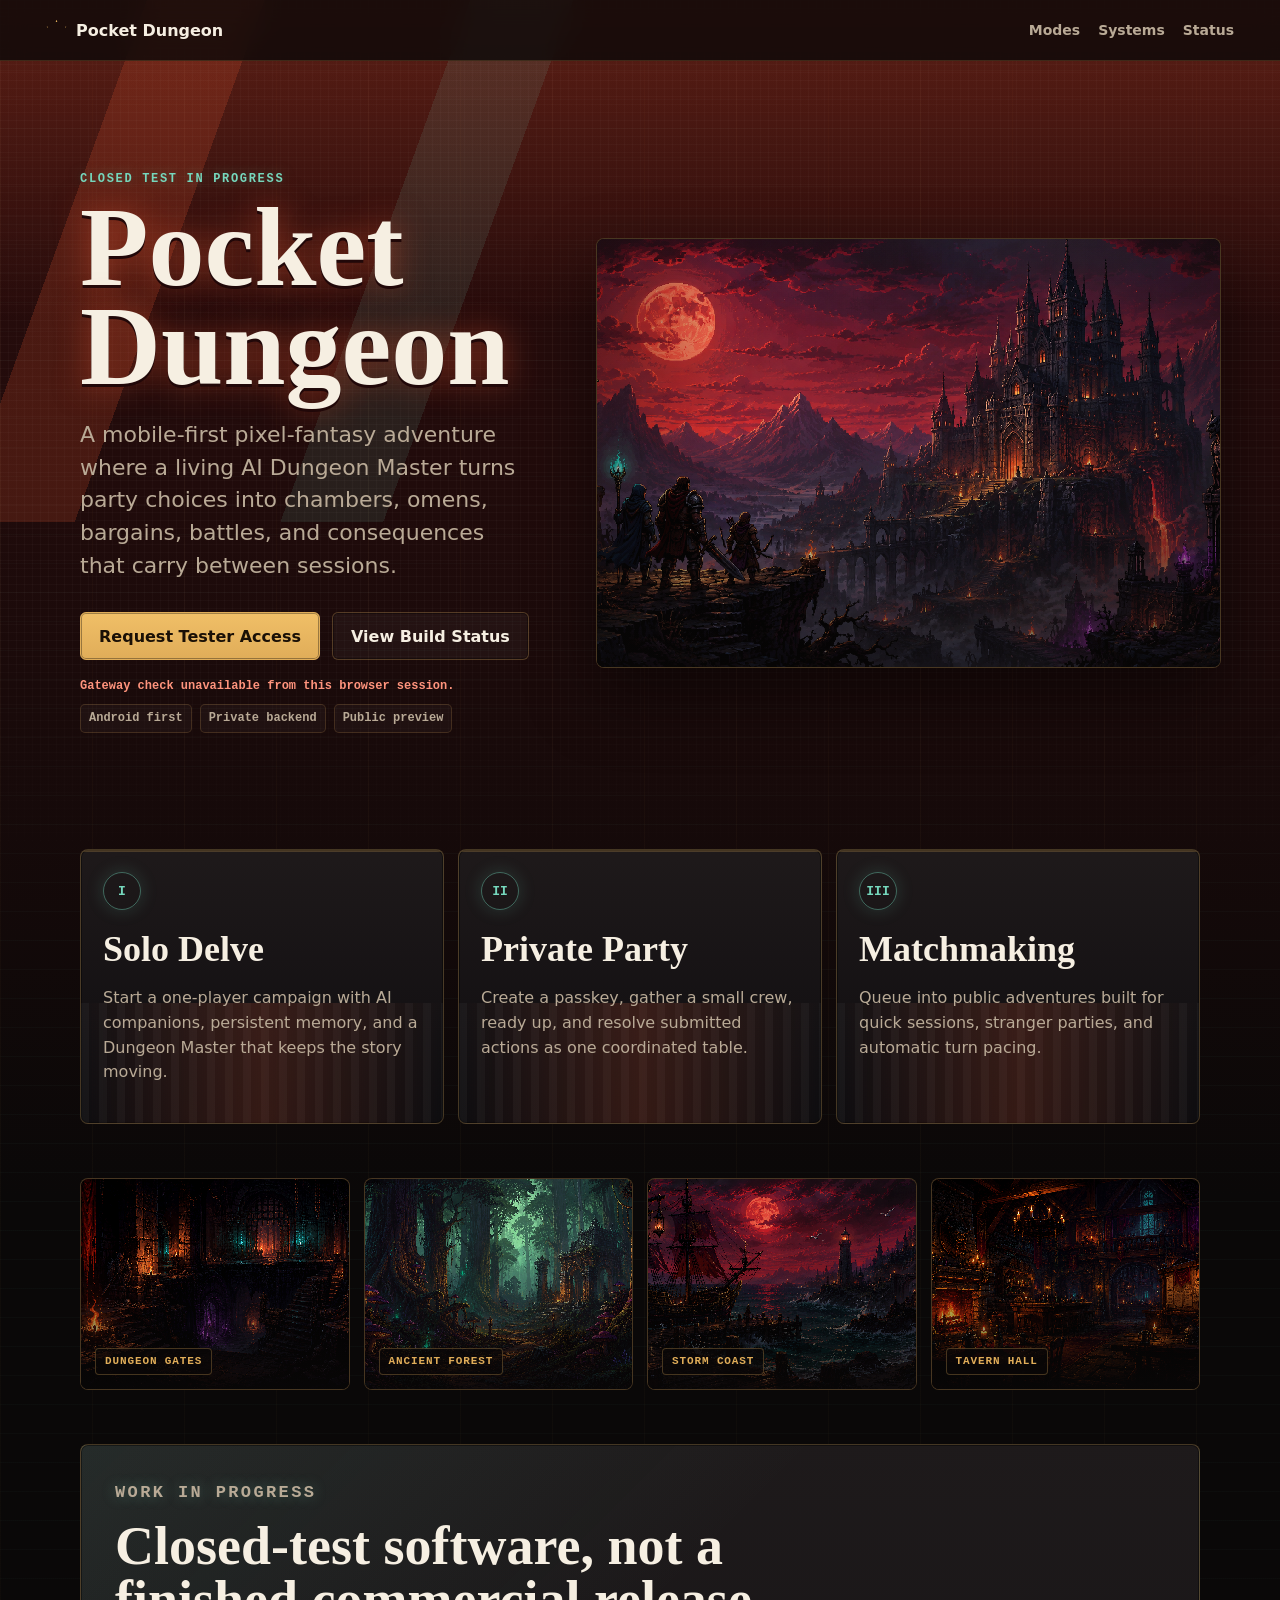
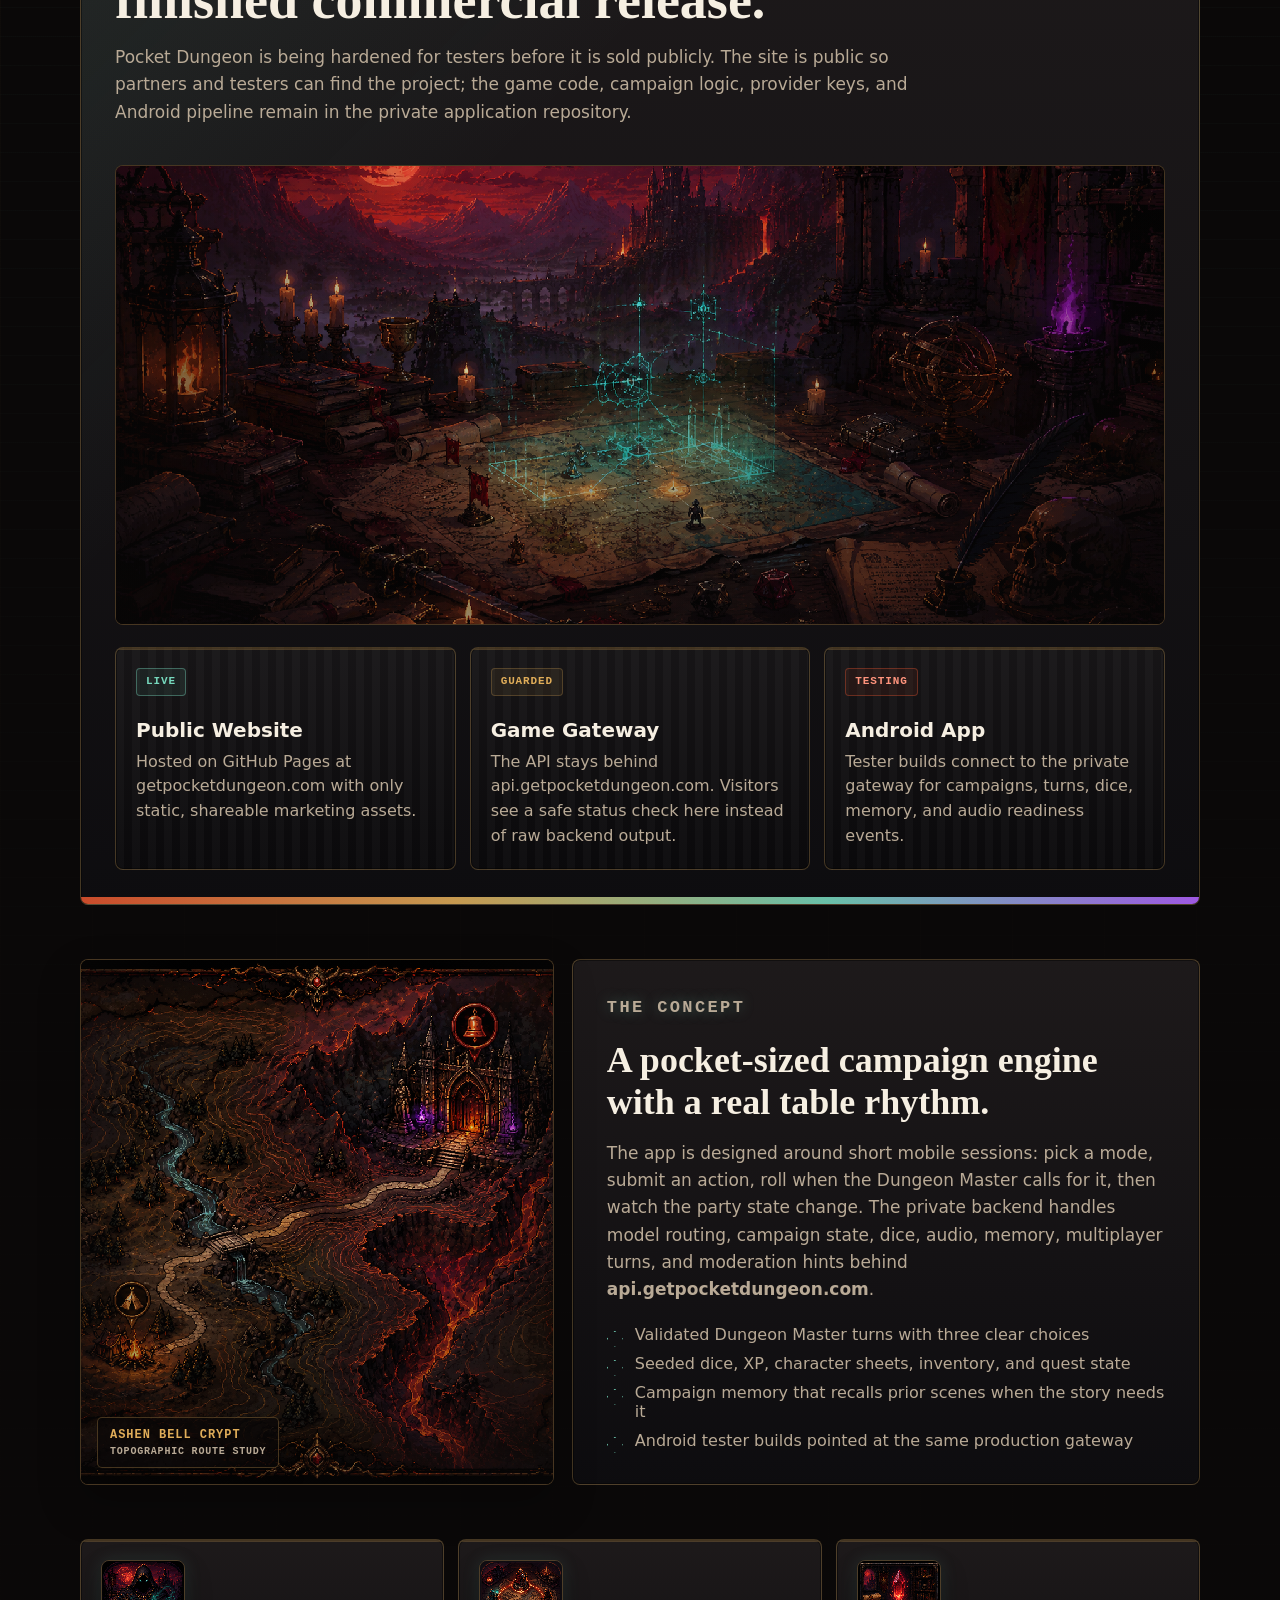
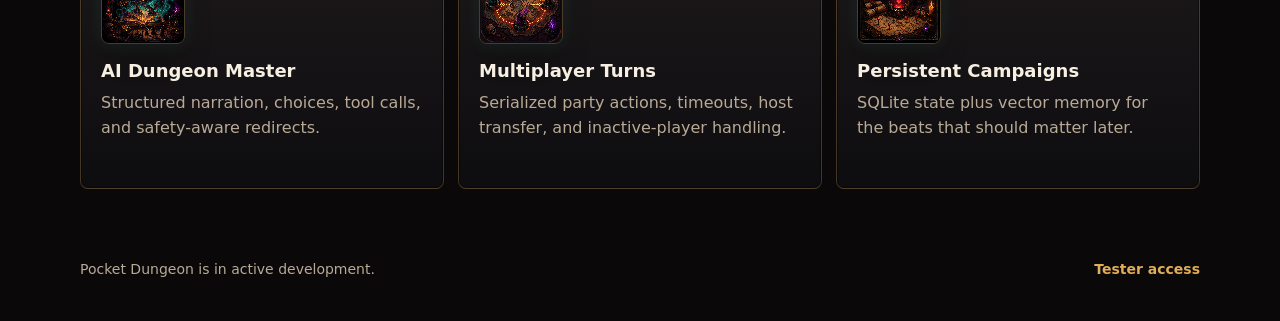
==== commit 95bf6ef6: "feat: integrate generated marketing graphics" ====
--- a/index.html
+++ b/index.html
@@ -43,7 +43,7 @@
 				</div>
 
 				<figure class="landscape-frame">
-					<img src="./assets/environments/crimson-castle.png" alt="Pixel art castle under a crimson moon, used as Pocket Dungeon environment concept art.">
+					<img src="./assets/graphics/hero-crimson-keep.png" alt="Pixel art fortress under a crimson moon, with adventurers approaching a gothic castle.">
 				</figure>
 			</section>
 
@@ -65,12 +65,34 @@
 				</article>
 			</section>
 
+			<section class="world-strip" aria-label="Pocket Dungeon scene concepts">
+				<article>
+					<img src="./assets/graphics/dungeon-corridor.png" alt="Torchlit pixel art dungeon corridor with iron gates and teal magic.">
+					<span>Dungeon Gates</span>
+				</article>
+				<article>
+					<img src="./assets/graphics/ancient-forest.png" alt="Ancient pixel art forest path with glowing mushrooms and ruins.">
+					<span>Ancient Forest</span>
+				</article>
+				<article>
+					<img src="./assets/graphics/storm-coast.png" alt="Pixel art storm coast harbor with ship, lighthouse, and crimson moon.">
+					<span>Storm Coast</span>
+				</article>
+				<article>
+					<img src="./assets/graphics/tavern-hall.png" alt="Firelit pixel art fantasy tavern interior with tables and quest board.">
+					<span>Tavern Hall</span>
+				</article>
+			</section>
+
 			<section id="status" class="build-status" aria-labelledby="status-title">
 				<div class="status-copy">
 					<p class="kicker">Work in progress</p>
 					<h2 id="status-title">Closed-test software, not a finished commercial release.</h2>
 					<p>Pocket Dungeon is being hardened for testers before it is sold publicly. The site is public so partners and testers can find the project; the game code, campaign logic, provider keys, and Android pipeline remain in the private application repository.</p>
 				</div>
+				<figure class="status-art">
+					<img src="./assets/graphics/workbench-status.png" alt="Pixel art fantasy development workbench with magical map, candles, dice, and parchment.">
+				</figure>
 				<div class="status-grid">
 					<article>
 						<span class="status-token live">Live</span>
@@ -92,75 +114,10 @@
 
 			<section id="systems" class="systems">
 				<div class="map-panel" aria-label="Topographical map of Ashen Bell Crypt">
-					<svg class="topo-map" viewBox="0 0 720 520" role="img" aria-labelledby="ashen-map-title ashen-map-desc">
-						<title id="ashen-map-title">Ashen Bell Crypt topographical map</title>
-						<desc id="ashen-map-desc">A stylized topographical map with contour lines, a ravine, the Pilgrim Road, and the Ashen Bell Crypt entrance marked on a ridge.</desc>
-						<defs>
-							<pattern id="map-grid" width="36" height="36" patternUnits="userSpaceOnUse">
-								<path d="M 36 0 L 0 0 0 36" fill="none" stroke="rgba(246,239,226,0.08)" stroke-width="1"/>
-							</pattern>
-							<linearGradient id="terrain-glow" x1="0%" x2="100%" y1="0%" y2="100%">
-								<stop offset="0%" stop-color="#23302c"/>
-								<stop offset="54%" stop-color="#221919"/>
-								<stop offset="100%" stop-color="#3a1916"/>
-							</linearGradient>
-							<filter id="map-shadow" x="-20%" y="-20%" width="140%" height="140%">
-								<feDropShadow dx="0" dy="8" stdDeviation="7" flood-color="#000000" flood-opacity="0.35"/>
-							</filter>
-						</defs>
-
-						<rect class="topo-base" width="720" height="520" rx="12"/>
-						<rect class="topo-grid" width="720" height="520" rx="12"/>
-						<path class="topo-ravine" d="M5 394 C92 354 129 327 183 346 C250 370 280 321 344 292 C431 251 465 270 526 230 C585 193 634 141 718 129"/>
-						<path class="topo-stream" d="M18 405 C107 368 142 345 190 361 C258 383 288 334 350 304 C437 262 471 282 533 242 C594 202 637 154 706 142"/>
-
-						<g class="contours ridge-north">
-							<path d="M74 126 C124 51 247 33 317 90 C379 141 340 229 262 241 C176 253 40 223 74 126Z"/>
-							<path d="M112 135 C151 77 240 65 288 106 C330 143 300 199 247 207 C184 217 88 203 112 135Z"/>
-							<path d="M151 144 C179 111 234 104 262 127 C288 149 271 178 236 184 C198 191 131 181 151 144Z"/>
-							<path class="index" d="M194 150 C211 136 239 136 250 150 C261 165 243 173 220 173 C202 173 181 163 194 150Z"/>
-						</g>
-
-						<g class="contours crypt-hill">
-							<path class="index" d="M331 313 C376 218 526 181 613 252 C692 317 632 428 521 449 C410 470 282 416 331 313Z"/>
-							<path d="M365 320 C400 248 515 222 578 272 C635 318 590 397 510 412 C428 428 327 390 365 320Z"/>
-							<path d="M402 322 C425 281 499 266 542 298 C580 327 552 370 499 380 C449 389 373 365 402 322Z"/>
-							<path class="index" d="M440 323 C456 304 498 296 520 311 C540 326 525 352 491 356 C463 360 423 344 440 323Z"/>
-						</g>
-
-						<g class="contours lowlands">
-							<path d="M34 456 C98 420 170 413 234 444 C294 473 348 470 405 443 C453 420 514 432 571 479"/>
-							<path d="M84 492 C151 462 210 462 264 486 C318 510 361 508 417 482 C461 462 510 468 555 505"/>
-						</g>
-
-						<path class="pilgrim-road" d="M30 463 C96 426 140 395 186 374 C234 352 292 351 345 337 C401 322 443 306 485 306"/>
-						<path class="old-stairs" d="M486 307 L503 294 L522 286 L541 280"/>
-						<g class="map-marker camp">
-							<circle cx="69" cy="442" r="9"/>
-							<path d="M62 455 L76 455 L69 438Z"/>
-						</g>
-						<g class="map-marker crypt">
-							<circle cx="546" cy="277" r="15"/>
-							<path d="M537 283 L537 271 Q546 259 555 271 L555 283Z"/>
-							<path d="M542 283 L542 274 L550 274 L550 283Z"/>
-						</g>
-
-						<text class="map-name" x="32" y="48">Ashen Bell Crypt</text>
-						<text class="map-note" x="34" y="76">contour interval 40 ft</text>
-						<text class="map-label-svg" x="558" y="262">crypt mouth</text>
-						<text class="map-label-svg" x="82" y="431">camp</text>
-						<text class="map-label-svg small" x="395" y="296">Pilgrim Road</text>
-						<text class="map-label-svg small" x="238" y="118">black bell ridge 680</text>
-						<text class="map-label-svg small" x="487" y="398">sinkhole shelf 520</text>
-					</svg>
-					<div class="map-legend" aria-hidden="true">
-						<span><i class="line contour"></i>Contour</span>
-						<span><i class="line road"></i>Route</span>
-						<span><i class="dot crypt"></i>Crypt</span>
-					</div>
-					<div class="map-scale" aria-hidden="true">
-						<span></span>
-						<small>0.5 mi</small>
+					<img src="./assets/graphics/ashen-bell-topographic.png" alt="Pixel art topographical map of Ashen Bell Crypt with contour lines, ravine, route, camp marker, and crypt entrance.">
+					<div class="map-caption">
+						<strong>Ashen Bell Crypt</strong>
+						<span>Topographic route study</span>
 					</div>
 				</div>
 				<div class="system-copy">
@@ -178,14 +135,17 @@
 
 			<section class="concept-strip" aria-label="Pocket Dungeon product pillars">
 				<article>
+					<img class="feature-icon" src="./assets/graphics/icon-ai-dungeon-master.png" alt="">
 					<strong>AI Dungeon Master</strong>
 					<span>Structured narration, choices, tool calls, and safety-aware redirects.</span>
 				</article>
 				<article>
+					<img class="feature-icon" src="./assets/graphics/icon-multiplayer-turns.png" alt="">
 					<strong>Multiplayer Turns</strong>
 					<span>Serialized party actions, timeouts, host transfer, and inactive-player handling.</span>
 				</article>
 				<article>
+					<img class="feature-icon" src="./assets/graphics/icon-persistent-campaigns.png" alt="">
 					<strong>Persistent Campaigns</strong>
 					<span>SQLite state plus vector memory for the beats that should matter later.</span>
 				</article>
--- a/styles.css
+++ b/styles.css
@@ -278,8 +278,10 @@
 
 .mode-strip article,
 .build-status,
+.status-art,
 .status-grid article,
 .concept-strip article,
+.world-strip article,
 .system-copy,
 .map-panel {
 	border: 1px solid var(--line);
@@ -297,7 +299,8 @@
 
 .mode-strip article::before,
 .status-grid article::before,
-.concept-strip article::before {
+.concept-strip article::before,
+.world-strip article::before {
 	content: "";
 	position: absolute;
 	inset: 0;
@@ -348,6 +351,53 @@
 	line-height: 1.55;
 }
 
+.world-strip {
+	display: grid;
+	grid-template-columns: 1fr;
+	gap: 14px;
+	margin-top: clamp(24px, 5vw, 54px);
+}
+
+.world-strip article {
+	position: relative;
+	min-height: 210px;
+	overflow: hidden;
+	background: #120c0d;
+}
+
+.world-strip img {
+	display: block;
+	width: 100%;
+	height: 100%;
+	min-height: 210px;
+	object-fit: cover;
+	image-rendering: pixelated;
+	filter: saturate(0.95) contrast(1.05);
+}
+
+.world-strip article::after {
+	content: "";
+	position: absolute;
+	inset: 0;
+	background: linear-gradient(180deg, transparent 35%, rgba(10, 8, 8, 0.78));
+	pointer-events: none;
+}
+
+.world-strip span {
+	position: absolute;
+	left: 14px;
+	bottom: 14px;
+	z-index: 1;
+	padding: 7px 9px;
+	border: 1px solid rgba(224, 173, 89, 0.28);
+	border-radius: 4px;
+	background: rgba(10, 8, 8, 0.7);
+	color: var(--gold);
+	font: 900 11px/1 ui-monospace, "SF Mono", Menlo, monospace;
+	letter-spacing: 0.08em;
+	text-transform: uppercase;
+}
+
 .build-status {
 	position: relative;
 	display: grid;
@@ -386,6 +436,34 @@
 	max-width: 820px;
 	font-size: 17px;
 	line-height: 1.62;
+}
+
+.status-art {
+	position: relative;
+	z-index: 1;
+	margin: 0;
+	overflow: hidden;
+	aspect-ratio: 16 / 7;
+	background: #120c0d;
+}
+
+.status-art::after {
+	content: "";
+	position: absolute;
+	inset: 0;
+	background:
+		linear-gradient(90deg, rgba(10, 8, 8, 0.48), transparent 35%, rgba(10, 8, 8, 0.36)),
+		linear-gradient(180deg, transparent, rgba(10, 8, 8, 0.42));
+	pointer-events: none;
+}
+
+.status-art img {
+	display: block;
+	width: 100%;
+	height: 100%;
+	object-fit: cover;
+	object-position: 50% 48%;
+	image-rendering: pixelated;
 }
 
 .status-grid {
@@ -457,10 +535,7 @@
 	position: relative;
 	min-height: 360px;
 	overflow: hidden;
-	background:
-		linear-gradient(180deg, rgba(17, 25, 24, 0.96), rgba(16, 10, 11, 0.96)),
-		repeating-linear-gradient(0deg, transparent 0 31px, rgba(224, 173, 89, 0.035) 31px 32px),
-		repeating-linear-gradient(90deg, transparent 0 31px, rgba(224, 173, 89, 0.035) 31px 32px);
+	background: #120c0d;
 	box-shadow: inset 0 0 0 1px rgba(0, 0, 0, 0.42), 0 18px 42px rgba(0, 0, 0, 0.25);
 }
 
@@ -469,213 +544,51 @@
 	position: absolute;
 	inset: 0;
 	background:
-		radial-gradient(circle at 24% 20%, rgba(118, 216, 189, 0.13), transparent 26%),
-		radial-gradient(circle at 76% 65%, rgba(227, 84, 47, 0.16), transparent 28%);
+		linear-gradient(180deg, rgba(10, 8, 8, 0.08), transparent 48%, rgba(10, 8, 8, 0.46)),
+		linear-gradient(90deg, rgba(10, 8, 8, 0.4), transparent 20%, transparent 75%, rgba(10, 8, 8, 0.36));
 	pointer-events: none;
 	z-index: 1;
 }
 
-.topo-map {
-	position: absolute;
-	inset: 0;
+.map-panel img {
+	display: block;
 	width: 100%;
 	height: 100%;
-	display: block;
-	filter: drop-shadow(0 12px 24px rgba(0, 0, 0, 0.22));
-}
-
-.topo-base {
-	fill: url(#terrain-glow);
-}
-
-.topo-grid {
-	fill: url(#map-grid);
-	opacity: 0.74;
-}
-
-.topo-ravine {
-	fill: none;
-	stroke: rgba(9, 7, 8, 0.62);
-	stroke-width: 34;
-	stroke-linecap: round;
-}
-
-.topo-stream {
-	fill: none;
-	stroke: rgba(118, 216, 189, 0.52);
-	stroke-width: 5;
-	stroke-linecap: round;
-	stroke-dasharray: 14 10;
-}
-
-.contours path {
-	fill: none;
-	stroke: rgba(224, 173, 89, 0.5);
-	stroke-width: 2.25;
-	stroke-linecap: round;
-	stroke-linejoin: round;
-}
-
-.contours path.index {
-	stroke: rgba(246, 239, 226, 0.7);
-	stroke-width: 3.25;
-}
-
-.ridge-north path {
-	stroke: rgba(118, 216, 189, 0.44);
-}
-
-.crypt-hill path {
-	stroke: rgba(224, 173, 89, 0.58);
-}
-
-.lowlands path {
-	stroke: rgba(185, 170, 150, 0.35);
-}
-
-.pilgrim-road,
-.old-stairs {
-	fill: none;
-	stroke-linecap: round;
-	stroke-linejoin: round;
-}
-
-.pilgrim-road {
-	stroke: #e0ad59;
-	stroke-width: 6;
-	stroke-dasharray: 18 10;
-	filter: url(#map-shadow);
-}
-
-.old-stairs {
-	stroke: rgba(246, 239, 226, 0.72);
-	stroke-width: 4;
-	stroke-dasharray: 6 8;
-}
-
-.map-marker circle {
-	fill: rgba(10, 8, 8, 0.78);
-	stroke-width: 3;
-}
-
-.map-marker path {
-	fill: rgba(246, 239, 226, 0.85);
-}
-
-.map-marker.camp circle {
-	stroke: var(--mystic);
-}
-
-.map-marker.crypt circle {
-	stroke: var(--fire);
-	filter: drop-shadow(0 0 12px rgba(227, 84, 47, 0.55));
-}
-
-.map-name,
-.map-note,
-.map-label-svg {
+	min-height: 360px;
+	object-fit: cover;
+	image-rendering: pixelated;
+}
+
+.map-caption {
+	position: absolute;
+	left: 16px;
+	bottom: 16px;
+	z-index: 2;
+	display: grid;
+	gap: 4px;
+	padding: 10px 12px;
+	border: 1px solid rgba(224, 173, 89, 0.28);
+	border-radius: 5px;
+	background: rgba(10, 8, 8, 0.74);
+	box-shadow: 0 12px 28px rgba(0, 0, 0, 0.24);
+}
+
+.map-caption strong,
+.map-caption span {
 	font-family: ui-monospace, "SF Mono", Menlo, monospace;
 	font-weight: 900;
-	paint-order: stroke;
-	stroke: rgba(10, 8, 8, 0.82);
-	stroke-width: 4px;
-	stroke-linejoin: round;
-}
-
-.map-name {
-	fill: var(--gold);
-	font-size: 25px;
+	text-transform: uppercase;
 	letter-spacing: 0.08em;
-	text-transform: uppercase;
-}
-
-.map-note {
-	fill: var(--muted);
-	font-size: 13px;
-	letter-spacing: 0.06em;
-}
-
-.map-label-svg {
-	fill: var(--ink);
-	font-size: 13px;
-}
-
-.map-label-svg.small {
-	fill: var(--muted);
-	font-size: 11px;
-}
-
-.map-legend {
-	position: absolute;
-	left: 16px;
-	right: 16px;
-	bottom: 16px;
-	z-index: 2;
-	display: flex;
-	flex-wrap: wrap;
-	gap: 8px;
-	align-items: center;
-	padding: 10px 12px;
-	border: 1px solid rgba(224, 173, 89, 0.24);
-	border-radius: 5px;
-	background: rgba(10, 8, 8, 0.72);
+}
+
+.map-caption strong {
+	color: var(--gold);
+	font-size: 12px;
+}
+
+.map-caption span {
 	color: var(--muted);
-	font: 900 11px/1 ui-monospace, "SF Mono", Menlo, monospace;
-	text-transform: uppercase;
-	letter-spacing: 0.06em;
-}
-
-.map-legend span {
-	display: inline-flex;
-	align-items: center;
-	gap: 7px;
-}
-
-.map-legend .line,
-.map-legend .dot {
-	display: inline-block;
-	flex: 0 0 auto;
-}
-
-.map-legend .line {
-	width: 24px;
-	height: 0;
-	border-top: 2px solid var(--gold);
-}
-
-.map-legend .line.road {
-	border-top: 3px dashed var(--gold);
-}
-
-.map-legend .dot {
-	width: 10px;
-	height: 10px;
-	border: 2px solid var(--fire);
-	border-radius: 50%;
-	box-shadow: 0 0 10px rgba(227, 84, 47, 0.42);
-}
-
-.map-scale {
-	position: absolute;
-	right: 18px;
-	top: 18px;
-	z-index: 2;
-	display: grid;
-	gap: 5px;
-	justify-items: end;
-	color: var(--muted);
-	font: 900 11px/1 ui-monospace, "SF Mono", Menlo, monospace;
-	text-transform: uppercase;
-	letter-spacing: 0.06em;
-}
-
-.map-scale span {
-	width: 86px;
-	height: 8px;
-	border-inline: 2px solid var(--ink);
-	border-bottom: 2px solid var(--ink);
-	background: linear-gradient(90deg, var(--ink) 0 50%, transparent 50%);
-	background-size: 28px 8px;
+	font-size: 10px;
 }
 
 .system-copy {
@@ -721,9 +634,21 @@
 
 .concept-strip article {
 	position: relative;
-	min-height: 132px;
+	min-height: 250px;
 	padding: 20px;
 	overflow: hidden;
+}
+
+.feature-icon {
+	display: block;
+	width: 84px;
+	height: 84px;
+	margin-bottom: 16px;
+	border: 1px solid rgba(224, 173, 89, 0.26);
+	border-radius: 8px;
+	object-fit: cover;
+	image-rendering: pixelated;
+	box-shadow: 0 12px 28px rgba(0, 0, 0, 0.24), 0 0 18px rgba(118, 216, 189, 0.12);
 }
 
 .concept-strip strong {
@@ -767,6 +692,10 @@
 		grid-template-columns: repeat(3, 1fr);
 	}
 
+	.world-strip {
+		grid-template-columns: repeat(2, 1fr);
+	}
+
 	.status-grid,
 	.concept-strip {
 		grid-template-columns: repeat(3, 1fr);
@@ -781,6 +710,10 @@
 	.systems {
 		grid-template-columns: minmax(320px, 0.86fr) minmax(420px, 1.14fr);
 	}
+
+	.world-strip {
+		grid-template-columns: repeat(4, 1fr);
+	}
 }
 
 @media (max-width: 520px) {
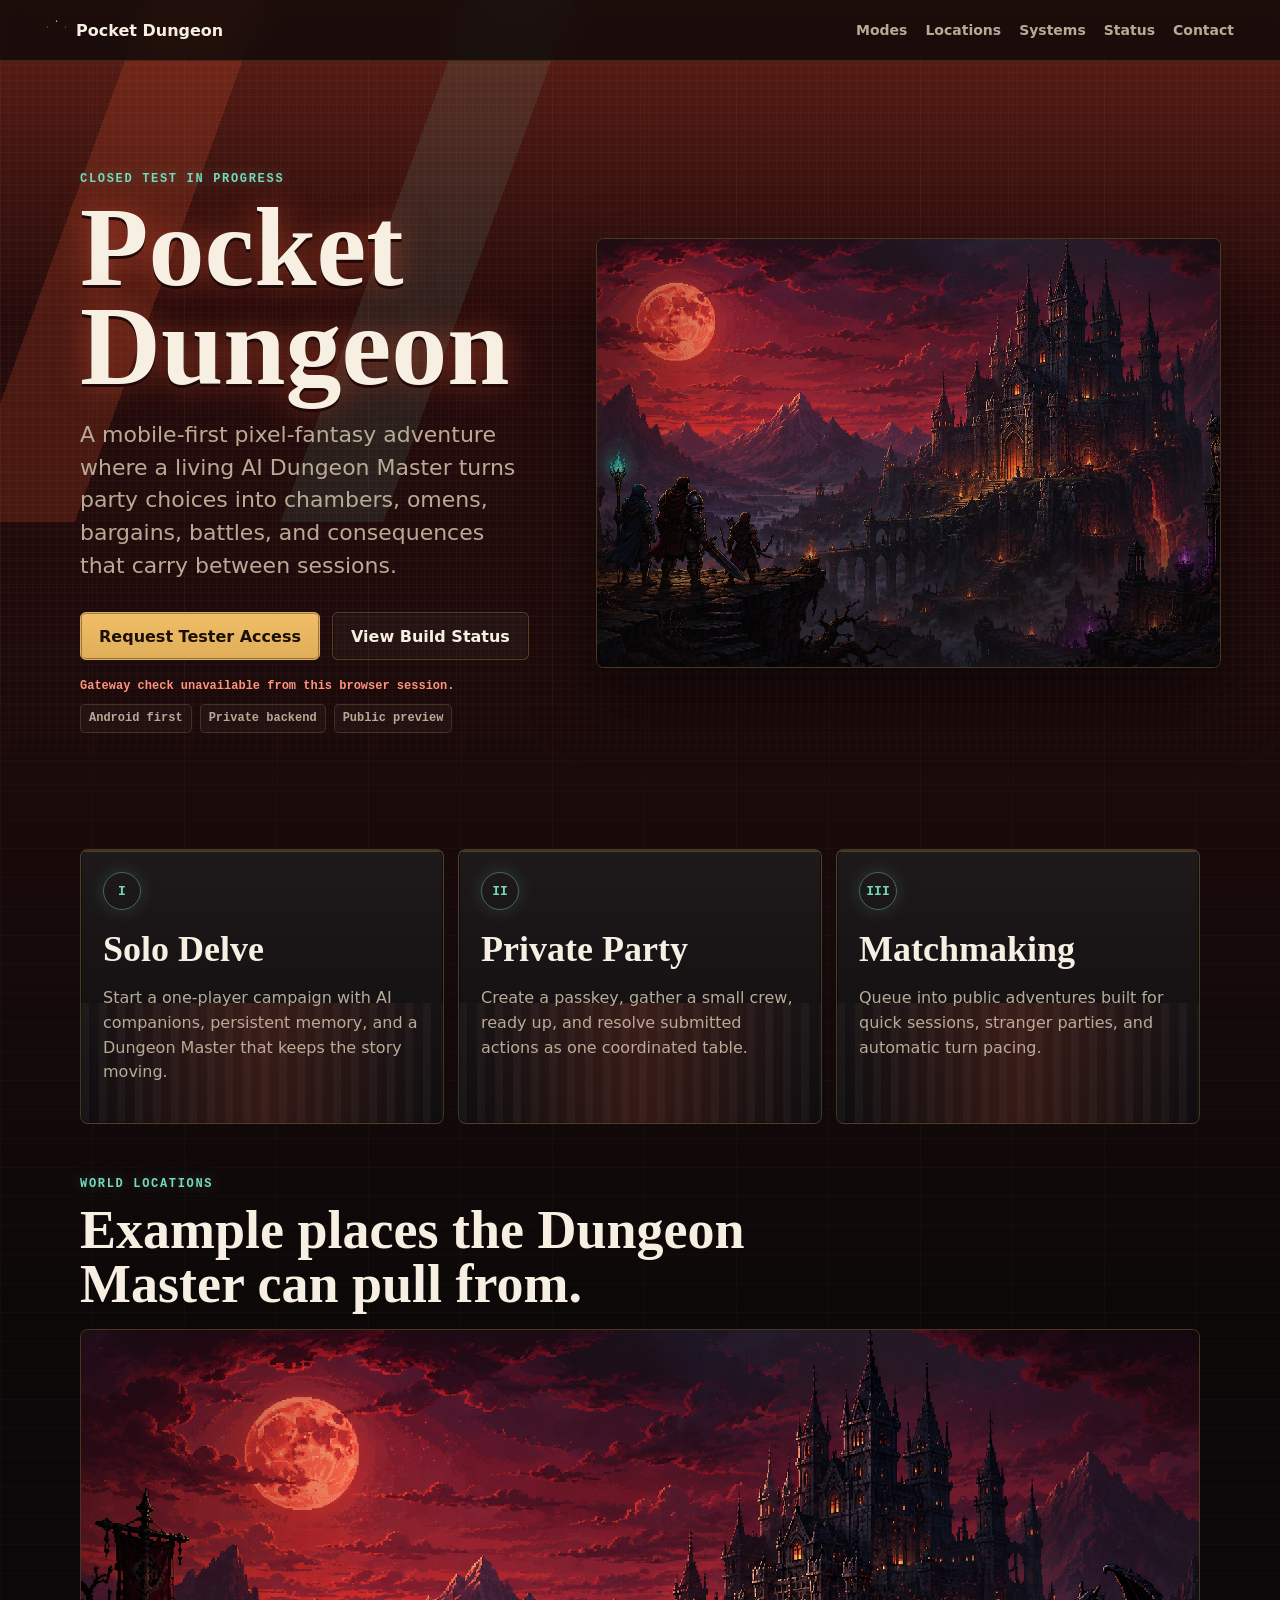
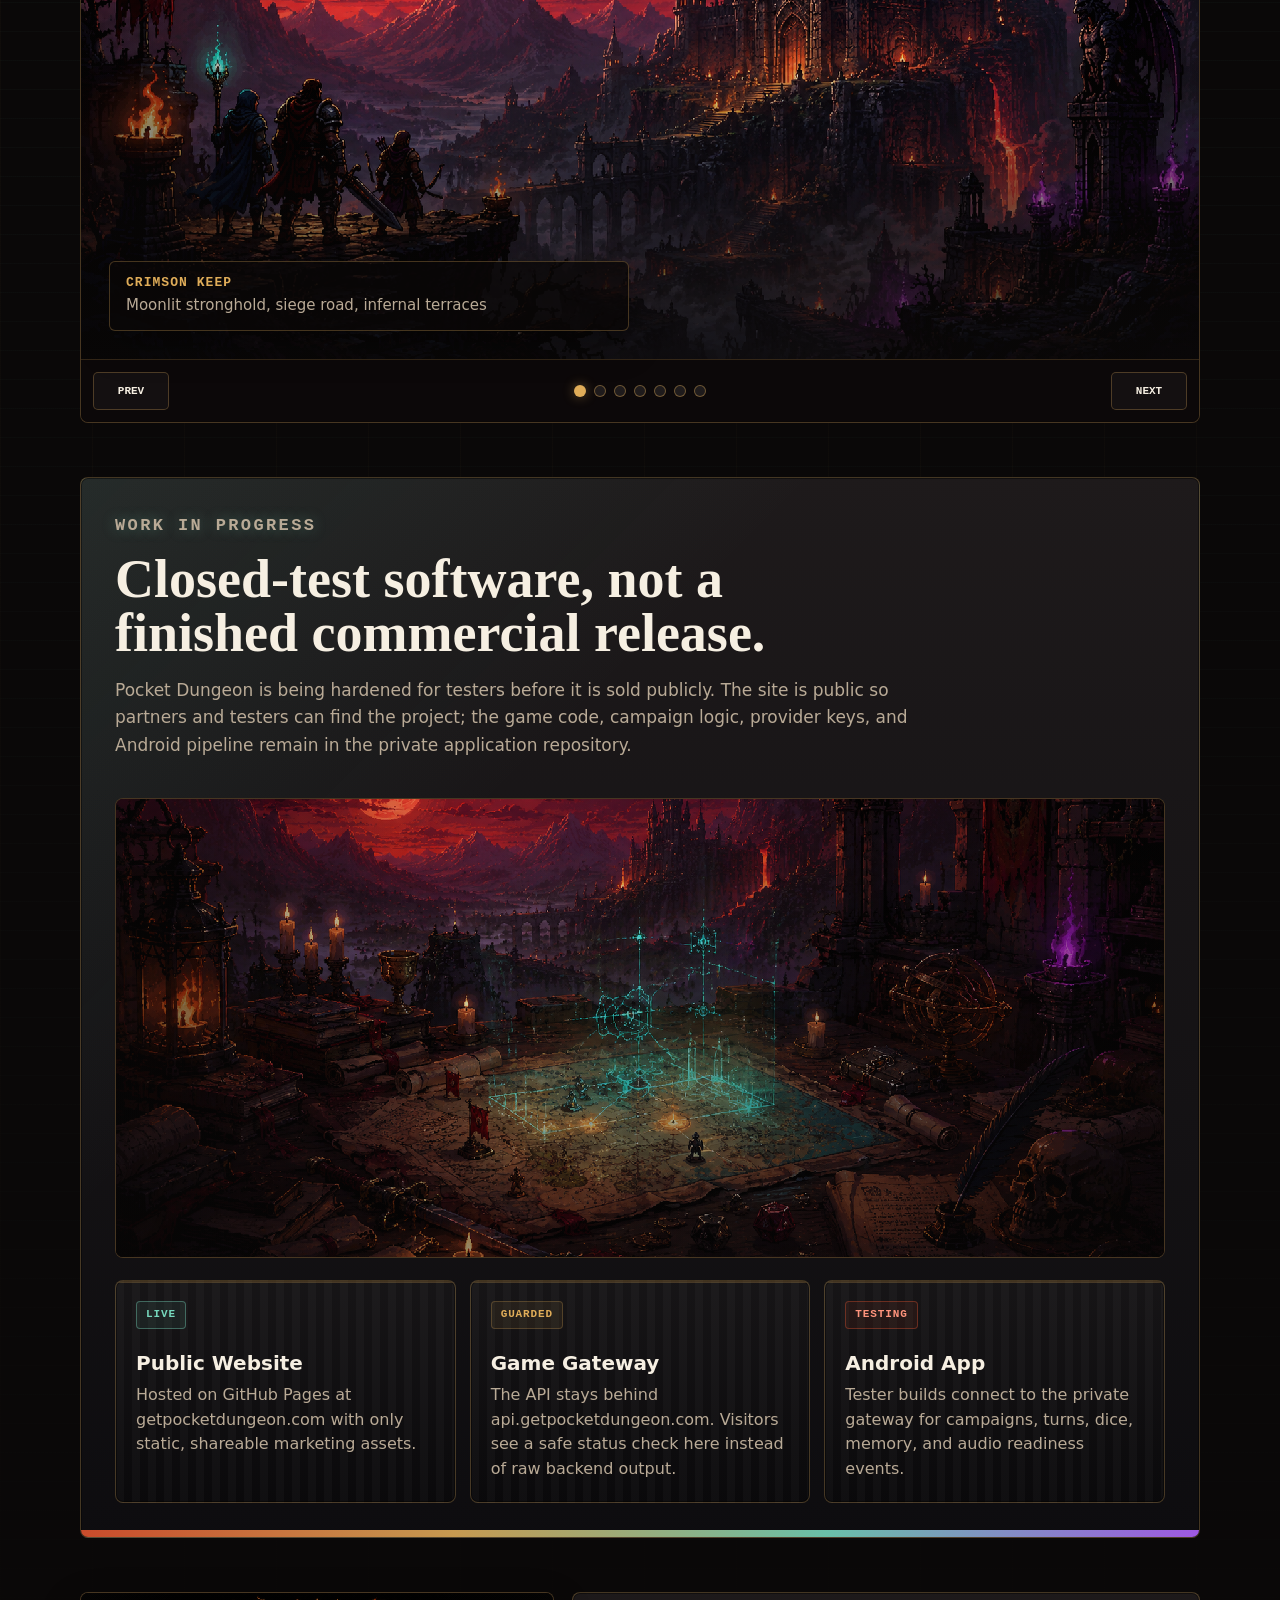
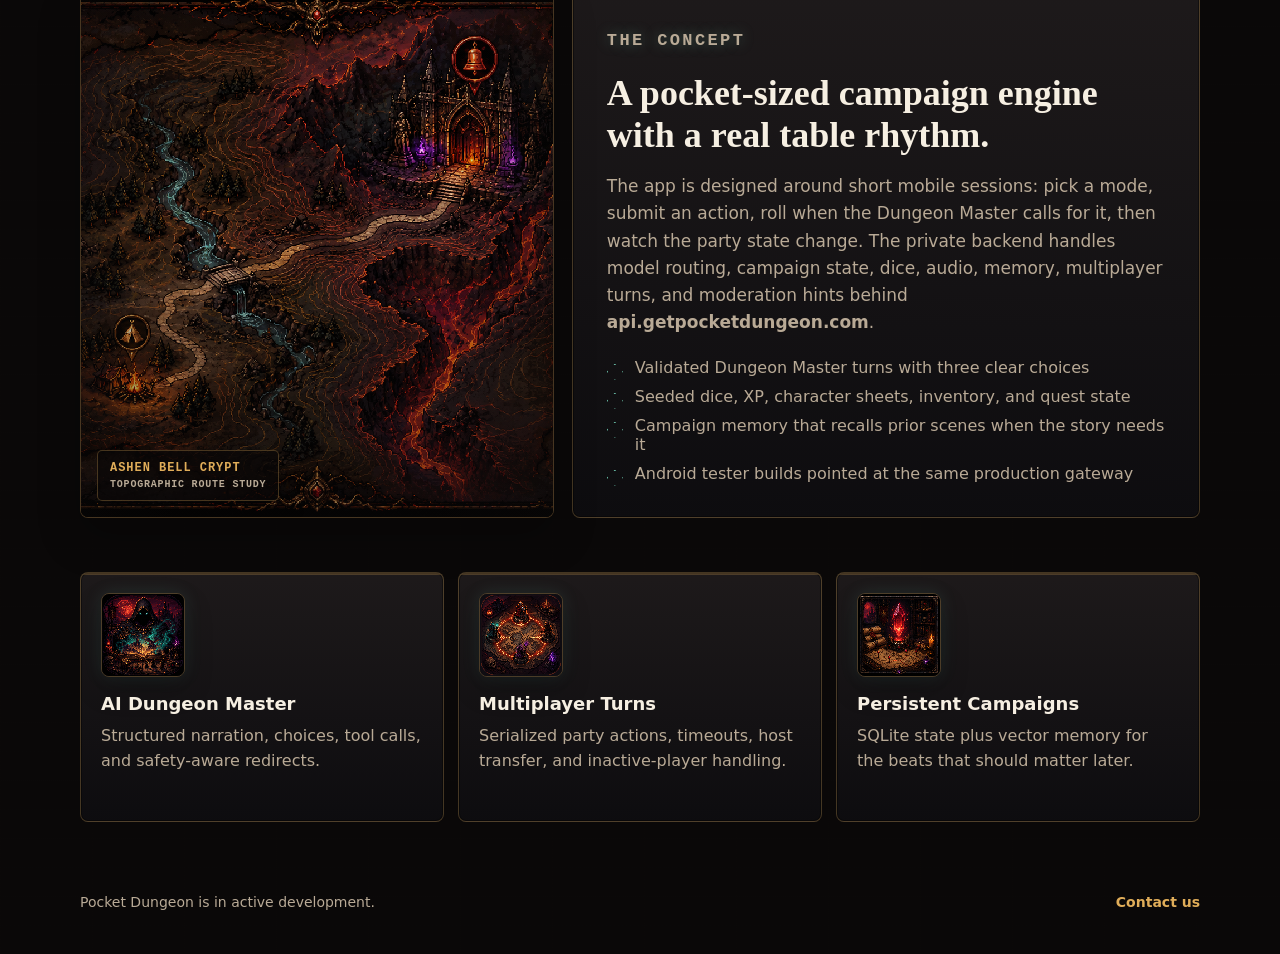
==== commit f0eb9452: "feat: add location slideshow and contact page" ====
--- a/index.html
+++ b/index.html
@@ -19,8 +19,10 @@
 			</a>
 			<nav aria-label="Primary">
 				<a href="#modes">Modes</a>
+				<a href="#locations">Locations</a>
 				<a href="#systems">Systems</a>
 				<a href="#status">Status</a>
+				<a href="./contact.html">Contact</a>
 			</nav>
 		</header>
 
@@ -65,23 +67,77 @@
 				</article>
 			</section>
 
-			<section class="world-strip" aria-label="Pocket Dungeon scene concepts">
-				<article>
-					<img src="./assets/graphics/dungeon-corridor.png" alt="Torchlit pixel art dungeon corridor with iron gates and teal magic.">
-					<span>Dungeon Gates</span>
-				</article>
-				<article>
-					<img src="./assets/graphics/ancient-forest.png" alt="Ancient pixel art forest path with glowing mushrooms and ruins.">
-					<span>Ancient Forest</span>
-				</article>
-				<article>
-					<img src="./assets/graphics/storm-coast.png" alt="Pixel art storm coast harbor with ship, lighthouse, and crimson moon.">
-					<span>Storm Coast</span>
-				</article>
-				<article>
-					<img src="./assets/graphics/tavern-hall.png" alt="Firelit pixel art fantasy tavern interior with tables and quest board.">
-					<span>Tavern Hall</span>
-				</article>
+			<section id="locations" class="locations-showcase" aria-labelledby="locations-title">
+				<div class="section-head">
+					<p class="kicker">World locations</p>
+					<h2 id="locations-title">Example places the Dungeon Master can pull from.</h2>
+				</div>
+				<div class="slideshow" data-slideshow>
+					<div class="slide-stage">
+						<figure class="location-slide active">
+							<img src="./assets/graphics/hero-crimson-keep.png" alt="Pixel art fortress under a crimson moon, with adventurers approaching a gothic castle.">
+							<figcaption>
+								<strong>Crimson Keep</strong>
+								<span>Moonlit stronghold, siege road, infernal terraces</span>
+							</figcaption>
+						</figure>
+						<figure class="location-slide">
+							<img src="./assets/graphics/ashen-bell-topographic.png" alt="Pixel art topographical map of Ashen Bell Crypt with contour lines, ravine, route, camp marker, and crypt entrance.">
+							<figcaption>
+								<strong>Ashen Bell Crypt</strong>
+								<span>Route map, ravine crossing, buried bell shrine</span>
+							</figcaption>
+						</figure>
+						<figure class="location-slide">
+							<img src="./assets/graphics/dungeon-corridor.png" alt="Torchlit pixel art dungeon corridor with iron gates and teal magic.">
+							<figcaption>
+								<strong>Dungeon Gates</strong>
+								<span>Iron doors, cursed stairwells, rune-lit thresholds</span>
+							</figcaption>
+						</figure>
+						<figure class="location-slide">
+							<img src="./assets/graphics/ancient-forest.png" alt="Ancient pixel art forest path with glowing mushrooms and ruins.">
+							<figcaption>
+								<strong>Ancient Forest</strong>
+								<span>Old-growth trail, fungal lanterns, ruined archways</span>
+							</figcaption>
+						</figure>
+						<figure class="location-slide">
+							<img src="./assets/graphics/storm-coast.png" alt="Pixel art storm coast harbor with ship, lighthouse, and crimson moon.">
+							<figcaption>
+								<strong>Storm Coast</strong>
+								<span>Harbor approach, lighthouse watch, blackwater tide</span>
+							</figcaption>
+						</figure>
+						<figure class="location-slide">
+							<img src="./assets/graphics/tavern-hall.png" alt="Firelit pixel art fantasy tavern interior with tables and quest board.">
+							<figcaption>
+								<strong>Tavern Hall</strong>
+								<span>Quest board, warm hearth, rumor table</span>
+							</figcaption>
+						</figure>
+						<figure class="location-slide">
+							<img src="./assets/graphics/workbench-status.png" alt="Pixel art fantasy development workbench with magical map, candles, dice, and parchment.">
+							<figcaption>
+								<strong>Table of Omens</strong>
+								<span>Campaign planning, dice, candles, projected encounter map</span>
+							</figcaption>
+						</figure>
+					</div>
+					<div class="slideshow-controls" aria-label="Location slideshow controls">
+						<button class="slide-button" type="button" data-slide-prev aria-label="Previous location">Prev</button>
+						<div class="slide-dots" role="tablist" aria-label="Location slides">
+							<button class="active" type="button" data-slide-dot aria-label="Show Crimson Keep"></button>
+							<button type="button" data-slide-dot aria-label="Show Ashen Bell Crypt"></button>
+							<button type="button" data-slide-dot aria-label="Show Dungeon Gates"></button>
+							<button type="button" data-slide-dot aria-label="Show Ancient Forest"></button>
+							<button type="button" data-slide-dot aria-label="Show Storm Coast"></button>
+							<button type="button" data-slide-dot aria-label="Show Tavern Hall"></button>
+							<button type="button" data-slide-dot aria-label="Show Table of Omens"></button>
+						</div>
+						<button class="slide-button" type="button" data-slide-next aria-label="Next location">Next</button>
+					</div>
+				</div>
 			</section>
 
 			<section id="status" class="build-status" aria-labelledby="status-title">
@@ -153,7 +209,7 @@
 		</main>
 		<footer class="site-footer">
 			<span>Pocket Dungeon is in active development.</span>
-			<a href="mailto:team@getpocketdungeon.com?subject=Pocket%20Dungeon%20tester%20access">Tester access</a>
+			<a href="./contact.html">Contact us</a>
 		</footer>
 		<script src="./site.js" type="module"></script>
 	</body>
--- a/styles.css
+++ b/styles.css
@@ -281,7 +281,9 @@
 .status-art,
 .status-grid article,
 .concept-strip article,
-.world-strip article,
+.slideshow,
+.contact-art,
+.contact-grid article,
 .system-copy,
 .map-panel {
 	border: 1px solid var(--line);
@@ -299,8 +301,7 @@
 
 .mode-strip article::before,
 .status-grid article::before,
-.concept-strip article::before,
-.world-strip article::before {
+.concept-strip article::before {
 	content: "";
 	position: absolute;
 	inset: 0;
@@ -351,51 +352,147 @@
 	line-height: 1.55;
 }
 
-.world-strip {
-	display: grid;
-	grid-template-columns: 1fr;
-	gap: 14px;
+.section-head {
 	margin-top: clamp(24px, 5vw, 54px);
 }
 
-.world-strip article {
-	position: relative;
-	min-height: 210px;
+.section-head h2 {
+	max-width: 780px;
+	margin: 0;
+	font-size: clamp(30px, 5vw, 54px);
+	line-height: 1;
+}
+
+.locations-showcase {
+	margin-top: clamp(24px, 5vw, 54px);
+}
+
+.locations-showcase .section-head {
+	margin-top: 0;
+}
+
+.slideshow {
+	position: relative;
+	margin-top: 18px;
 	overflow: hidden;
 	background: #120c0d;
 }
 
-.world-strip img {
+.slide-stage {
+	position: relative;
+	aspect-ratio: 16 / 9;
+	min-height: 330px;
+}
+
+.location-slide {
+	position: absolute;
+	inset: 0;
+	margin: 0;
+	opacity: 0;
+	pointer-events: none;
+	transition: opacity 220ms ease;
+}
+
+.location-slide.active {
+	opacity: 1;
+	pointer-events: auto;
+}
+
+.location-slide img {
 	display: block;
 	width: 100%;
 	height: 100%;
-	min-height: 210px;
 	object-fit: cover;
 	image-rendering: pixelated;
 	filter: saturate(0.95) contrast(1.05);
 }
 
-.world-strip article::after {
+.location-slide::after {
 	content: "";
 	position: absolute;
 	inset: 0;
-	background: linear-gradient(180deg, transparent 35%, rgba(10, 8, 8, 0.78));
+	background:
+		linear-gradient(180deg, rgba(10, 8, 8, 0.02), transparent 44%, rgba(10, 8, 8, 0.82)),
+		linear-gradient(90deg, rgba(10, 8, 8, 0.34), transparent 25%, transparent 72%, rgba(10, 8, 8, 0.26));
 	pointer-events: none;
 }
 
-.world-strip span {
-	position: absolute;
-	left: 14px;
-	bottom: 14px;
+.location-slide figcaption {
+	position: absolute;
+	left: clamp(14px, 3vw, 28px);
+	right: clamp(14px, 3vw, 28px);
+	bottom: clamp(14px, 3vw, 28px);
 	z-index: 1;
-	padding: 7px 9px;
+	display: grid;
+	gap: 6px;
+	max-width: 520px;
+	padding: 14px 16px;
 	border: 1px solid rgba(224, 173, 89, 0.28);
-	border-radius: 4px;
-	background: rgba(10, 8, 8, 0.7);
+	border-radius: 6px;
+	background: rgba(10, 8, 8, 0.74);
+	box-shadow: 0 16px 34px rgba(0, 0, 0, 0.28);
+}
+
+.location-slide strong {
 	color: var(--gold);
-	font: 900 11px/1 ui-monospace, "SF Mono", Menlo, monospace;
+	font: 900 13px/1 ui-monospace, "SF Mono", Menlo, monospace;
 	letter-spacing: 0.08em;
 	text-transform: uppercase;
+}
+
+.location-slide span {
+	color: var(--muted);
+	font-size: 15px;
+	line-height: 1.45;
+}
+
+.slideshow-controls {
+	display: flex;
+	align-items: center;
+	justify-content: space-between;
+	gap: 12px;
+	padding: 12px;
+	border-top: 1px solid rgba(224, 173, 89, 0.18);
+	background: rgba(10, 8, 8, 0.72);
+}
+
+.slide-button {
+	min-width: 76px;
+	min-height: 38px;
+	border: 1px solid rgba(224, 173, 89, 0.28);
+	border-radius: 5px;
+	background: rgba(255, 255, 255, 0.035);
+	color: var(--ink);
+	font: 900 11px/1 ui-monospace, "SF Mono", Menlo, monospace;
+	text-transform: uppercase;
+	cursor: pointer;
+}
+
+.slide-button:hover {
+	border-color: var(--line-strong);
+	background: rgba(224, 173, 89, 0.08);
+}
+
+.slide-dots {
+	display: flex;
+	flex-wrap: wrap;
+	justify-content: center;
+	gap: 8px;
+}
+
+.slide-dots button {
+	width: 12px;
+	height: 12px;
+	padding: 0;
+	border: 1px solid rgba(224, 173, 89, 0.42);
+	border-radius: 50%;
+	background: rgba(255, 255, 255, 0.08);
+	cursor: pointer;
+}
+
+.slide-dots button.active {
+	background: var(--gold);
+	box-shadow: 0 0 12px rgba(224, 173, 89, 0.44);
 }
 
 .build-status {
@@ -685,6 +782,86 @@
 	color: var(--ink);
 }
 
+.contact-shell {
+	padding-top: clamp(34px, 6vw, 76px);
+}
+
+.contact-hero {
+	min-height: 58vh;
+	display: grid;
+	grid-template-columns: 1fr;
+	gap: clamp(24px, 5vw, 60px);
+	align-items: center;
+}
+
+.contact-art {
+	position: relative;
+	margin: 0;
+	overflow: hidden;
+	aspect-ratio: 16 / 10;
+	background: #120c0d;
+}
+
+.contact-art::after {
+	content: "";
+	position: absolute;
+	inset: 0;
+	background:
+		linear-gradient(180deg, rgba(10, 8, 8, 0.02), transparent 46%, rgba(10, 8, 8, 0.58)),
+		linear-gradient(90deg, rgba(10, 8, 8, 0.38), transparent 28%, rgba(10, 8, 8, 0.22));
+	pointer-events: none;
+}
+
+.contact-art img {
+	display: block;
+	width: 100%;
+	height: 100%;
+	object-fit: cover;
+	image-rendering: pixelated;
+}
+
+.contact-grid {
+	display: grid;
+	grid-template-columns: 1fr;
+	gap: 14px;
+	margin-top: clamp(24px, 5vw, 54px);
+}
+
+.contact-grid article {
+	position: relative;
+	min-height: 230px;
+	padding: 22px;
+	overflow: hidden;
+}
+
+.contact-grid article::before {
+	content: "";
+	position: absolute;
+	inset: 0;
+	border-top: 2px solid rgba(224, 173, 89, 0.24);
+	pointer-events: none;
+}
+
+.contact-grid h2 {
+	margin: 22px 0 0;
+	font-size: clamp(24px, 4vw, 34px);
+}
+
+.contact-grid p {
+	color: var(--muted);
+	line-height: 1.55;
+}
+
+.contact-grid a {
+	color: var(--gold);
+	font-weight: 900;
+	text-decoration: none;
+}
+
+.contact-grid a:hover {
+	color: var(--ink);
+}
+
 @media (min-width: 720px) {
 	nav { display: flex; }
 
@@ -692,12 +869,9 @@
 		grid-template-columns: repeat(3, 1fr);
 	}
 
-	.world-strip {
-		grid-template-columns: repeat(2, 1fr);
-	}
-
 	.status-grid,
-	.concept-strip {
+	.concept-strip,
+	.contact-grid {
 		grid-template-columns: repeat(3, 1fr);
 	}
 }
@@ -711,8 +885,8 @@
 		grid-template-columns: minmax(320px, 0.86fr) minmax(420px, 1.14fr);
 	}
 
-	.world-strip {
-		grid-template-columns: repeat(4, 1fr);
+	.contact-hero {
+		grid-template-columns: minmax(380px, 0.9fr) minmax(480px, 1.1fr);
 	}
 }
 
@@ -732,4 +906,16 @@
 	.landscape-frame {
 		min-height: 360px;
 	}
-}
+
+	.slide-stage {
+		min-height: 280px;
+	}
+
+	.slideshow-controls {
+		align-items: stretch;
+	}
+
+	.slide-button {
+		min-width: 58px;
+	}
+}
